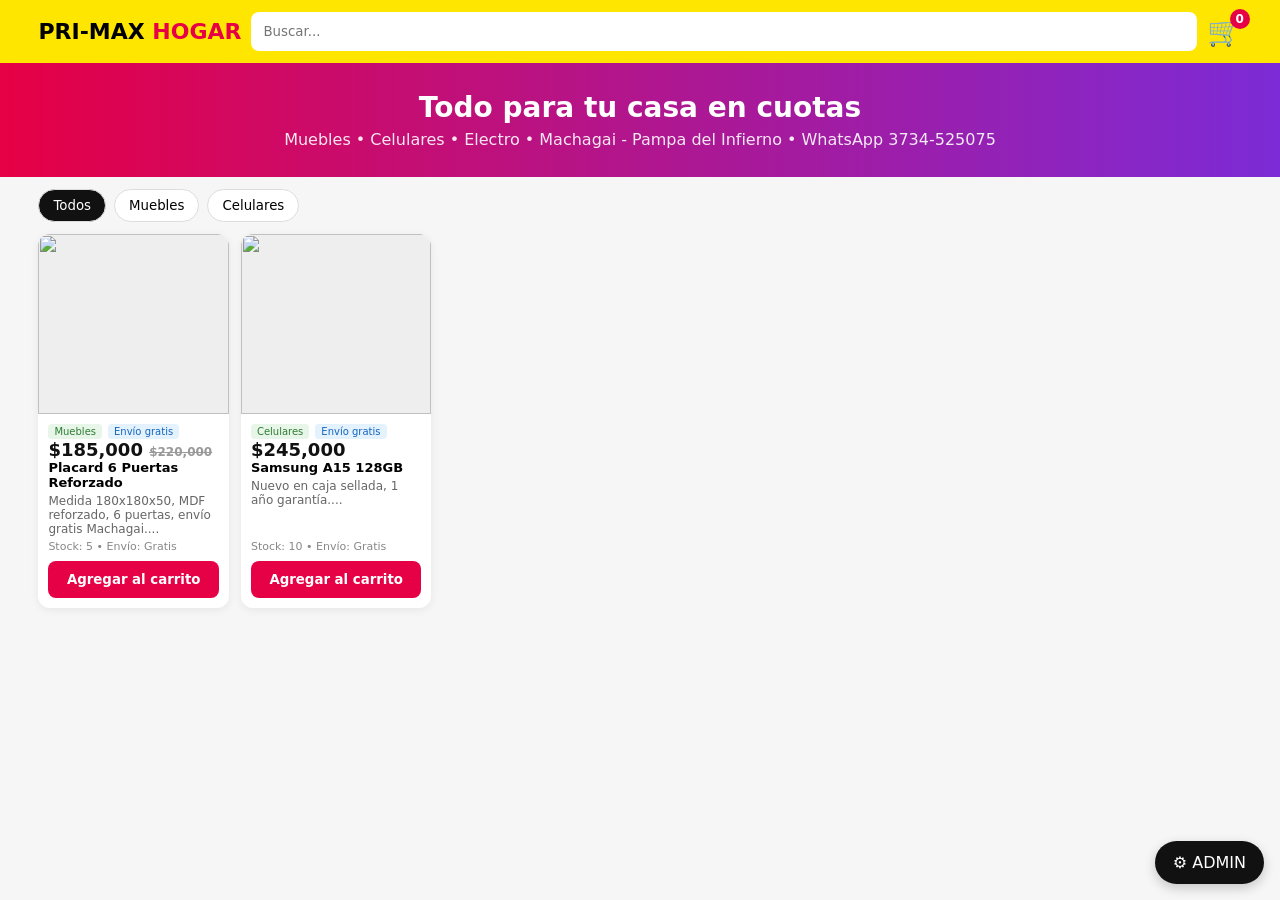
==== index.html @ 12d01fda "Create index.html" ====
<!DOCTYPE html>
<html lang="es">
<head>
<meta charset="UTF-8"><meta name="viewport" content="width=device-width,initial-scale=1">
<title>PRI-MAX HOGAR</title>
<style>
:root{--p:#e60045;--s:#ffe600;--d:#111}
*{margin:0;padding:0;box-sizing:border-box;font-family:system-ui}
body{background:#f6f6f6}
header{background:var(--s);padding:12px 3%;display:flex;gap:10px;align-items:center;position:sticky;top:0;z-index:9}
.logo{font-weight:900;font-size:22px} .logo span{color:var(--p)}
.search{flex:1;display:flex;background:#fff;border-radius:8px;overflow:hidden}
.search input{flex:1;border:0;padding:12px;outline:0}
.cart{font-size:28px;position:relative;cursor:pointer} .cart b{position:absolute;top:-6px;right:-8px;background:var(--p);color:#fff;border-radius:50%;width:20px;height:20px;font-size:12px;display:grid;place-items:center}
.hero{background:linear-gradient(90deg,var(--p),#7c2bd6);color:#fff;padding:28px 4%;text-align:center}
.hero h1{font-size:28px} .hero p{opacity:.9;margin-top:6px}
.filters{display:flex;gap:8px;padding:12px 3%;overflow:auto}
.filters button{border:1px solid #ddd;background:#fff;padding:8px 14px;border-radius:20px;white-space:nowrap;cursor:pointer}
.filters button.active{background:var(--d);color:#fff}
.grid{display:grid;grid-template-columns:repeat(auto-fill,minmax(175px,1fr));gap:12px;padding:0 3% 80px}
.card{background:#fff;border-radius:12px;overflow:hidden;box-shadow:0 2px 8px #0001;display:flex;flex-direction:column}
.card img{width:100%;height:180px;object-fit:cover;background:#eee}
.info{padding:10px;flex:1;display:flex;flex-direction:column}
.price{font-weight:900;font-size:18px;color:var(--d)} .old{font-size:12px;text-decoration:line-through;color:#999}
.desc{font-size:12px;color:#666;margin:4px 0;flex:1}
.badge{font-size:10px;background:#e8f5e9;color:#2e7d32;padding:2px 6px;border-radius:4px;width:fit-content}
.btn{width:100%;background:var(--p);color:#fff;border:0;padding:11px;border-radius:8px;font-weight:800;cursor:pointer;margin-top:8px}
#adminBtn{position:fixed;bottom:16px;right:16px;background:var(--d);color:#fff;padding:12px 18px;border-radius:30px;cursor:pointer;z-index:30;box-shadow:0 4px 12px #0003}
/* ADMIN */
#adminPanel{position:fixed;inset:0;background:#0008;z-index:40;display:none;overflow:auto}
.adminBox{max-width:900px;margin:20px auto;background:#fff;border-radius:16px;overflow:hidden}
.tabs{display:flex;background:#f1f1f1} .tabs button{flex:1;padding:14px;border:0;cursor:pointer;font-weight:700}
.tabs button.on{background:#fff;border-bottom:3px solid var(--p)}
.tab{padding:16px;display:none} .tab.on{display:block}
.field{margin-bottom:12px} .field label{font-size:12px;font-weight:700;display:block;margin-bottom:4px}
.field input,.field textarea,.field select{width:100%;padding:11px;border:1px solid #ddd;border-radius:8px}
.row{display:grid;grid-template-columns:1fr 1fr;gap:10px}
.imgPreview{width:100%;height:200px;object-fit:cover;border-radius:10px;background:#eee;border:2px dashed #ccc;display:block}
.prodList{display:grid;gap:8px} .prodItem{display:flex;gap:10px;background:#fafafa;padding:8px;border-radius:8px;align-items:center}
.prodItem img{width:56px;height:56px;object-fit:cover;border-radius:6px}
</style>
</head>
<body>
<header><div class="logo" id="logoView">PRI-MAX <span>HOGAR</span></div><div class="search"><input id="q" placeholder="Buscar..." oninput="render()"></div><div class="cart" onclick="openCart()">🛒<b id="cb">0</b></div></header>
<div class="hero" id="heroView"><h1 id="hTitle">Todo para tu casa en cuotas</h1><p id="hSub">Muebles • Celulares • Electro • Machagai - Pampa del Infierno • WhatsApp 3734-525075</p></div>
<div class="filters" id="filters"></div>
<div class="grid" id="grid"></div>

<div id="adminBtn" onclick="openAdmin()">⚙️ ADMIN</div>

<!-- CART -->
<div id="cartDrawer" style="position:fixed;right:-420px;top:0;width:380px;max-width:92%;height:100%;background:#fff;z-index:50;transition:.3s;display:flex;flex-direction:column">
<div style="padding:14px;display:flex;justify-content:space-between;border-bottom:1px solid #eee"><b>Tu pedido</b><button onclick="cartDrawer.style.right='-420px'">✕</button></div>
<div id="ci" style="flex:1;overflow:auto;padding:12px"></div>
<div style="padding:12px;border-top:1px solid #eee">
<input id="cn" placeholder="Tu nombre y apellido" style="width:100%;padding:11px;border:1px solid #ddd;border-radius:8px;margin-bottom:8px">
<input id="cdir" placeholder="Dirección para envío" style="width:100%;padding:11px;border:1px solid #ddd;border-radius:8px;margin-bottom:8px">
<div style="display:flex;justify-content:space-between;margin:8px 0"><span>Total productos:</span><b id="ct">$0</b></div>
<button class="btn" onclick="checkout()">Pedir por WhatsApp</button>
</div></div>

<!-- ADMIN PANEL -->
<div id="adminPanel"><div class="adminBox">
<div style="padding:14px;display:flex;justify-content:space-between;background:#111;color:#fff"><b>Panel PRI-MAX HOGAR</b><button onclick="adminPanel.style.display='none'" style="background:#fff;border:0;padding:6px 12px;border-radius:6px">Cerrar ✕</button></div>
<div class="tabs">
<button id="t1" class="on" onclick="switchTab(1)">📦 Productos</button>
<button id="t2" onclick="switchTab(2)">🎨 Diseño</button>
<button id="t3" onclick="switchTab(3)">⚙️ Config</button>
</div>

<!-- TAB 1 PRODUCTOS -->
<div id="tab1" class="tab on">
<h3 style="margin-bottom:10px">Agregar / Editar Producto</h3>
<input type="hidden" id="editId">
<div class="field"><label>Foto del producto (desde celular)</label><input type="file" id="fImg" accept="image/*" onchange="previewFile()"><img id="imgPrev" class="imgPreview" src="https://via.placeholder.com/400x300?text=Subi+una+foto"></div>
<div class="row">
<div class="field"><label>Título *</label><input id="fTitle" placeholder="Ej: Placard 6 puertas"></div>
<div class="field"><label>Precio *</label><input id="fPrice" type="number" placeholder="185000"></div>
</div>
<div class="row">
<div class="field"><label>Precio tachado (opcional)</label><input id="fOld" type="number" placeholder="220000"></div>
<div class="field"><label>Stock</label><input id="fStock" type="number" value="10"></div>
</div>
<div class="row">
<div class="field"><label>Categoría</label><select id="fCat"><option>Muebles</option><option>Celulares</option><option>Electro</option><option>Hogar</option><option>Accesorios</option></select></div>
<div class="field"><label>Costo Envío</label><input id="fShip" type="number" value="0" placeholder="0 = gratis"></div>
</div>
<div class="field"><label>Descripción completa</label><textarea id="fDesc" rows="3" placeholder="Medidas, material, colores disponibles, garantía..."></textarea></div>
<button class="btn" onclick="saveProduct()" style="background:#111">💾 Guardar Producto</button>
<button onclick="clearForm()" style="width:100%;margin-top:8px;padding:10px;border:1px solid #ddd;background:#fff;border-radius:8px">Limpiar formulario</button>
<hr style="margin:16px 0">
<h3>Mis productos (<span id="pcount">0</span>)</h3>
<div class="prodList" id="adminList"></div>
</div>

<!-- TAB 2 DISEÑO -->
<div id="tab2" class="tab">
<div class="row">
<div class="field"><label>Color principal (botones)</label><input id="c1" type="color" value="#e60045"></div>
<div class="field"><label>Color secundario (header)</label><input id="c2" type="color" value="#ffe600"></div>
</div>
<div class="field"><label>Título grande (banner)</label><input id="fH1"></div>
<div class="field"><label>Subtítulo banner</label><input id="fH2"></div>
<button class="btn" onclick="saveDesign()" style="background:#111">Aplicar cambios</button>
</div>

<!-- TAB 3 CONFIG -->
<div id="tab3" class="tab">
<div class="field"><label>Nombre tienda</label><input id="sName" value="PRI-MAX HOGAR"></div>
<div class="field"><label>WhatsApp (con 549)</label><input id="sWa" value="5493734525075"></div>
<div class="field"><label>Mensaje bienvenida WhatsApp</label><textarea id="sMsg" rows="2">Hola PRI-MAX HOGAR! Quiero comprar:</textarea></div>
<div style="display:grid;gap:8px;margin-top:14px">
<button onclick="exportData()" style="padding:12px;border:1px solid #ddd;border-radius:8px;background:#fff">📤 Exportar copia de seguridad</button>
<button onclick="if(confirm('¿Borrar TODO?')){localStorage.clear();location.reload()}" style="padding:12px;border:0;border-radius:8px;background:#ffdddd;color:#900">🗑️ Borrar toda la tienda</button>
</div>
</div>

</div></div>

<script>
// DATA
let cfg = JSON.parse(localStorage.getItem('pm_cfg'))||{name:"PRI-MAX HOGAR",wa:"5493734525075",h1:"Todo para tu casa en cuotas",h2:"Muebles • Celulares • Electro • Machagai - Pampa del Infierno • WhatsApp 3734-525075",c1:"#e60045",c2:"#ffe600",msg:"Hola PRI-MAX HOGAR! Quiero comprar:"};
let products = JSON.parse(localStorage.getItem('pm_products'))||[
{id:1,t:"Placard 6 Puertas Reforzado",pr:185000,old:220000,img:"https://images.unsplash.com/photo-1595428774223-ef52624120d2?w=600",c:"Muebles",desc:"Medida 180x180x50, MDF reforzado, 6 puertas, envío gratis Machagai.",stock:5,ship:0},
{id:2,t:"Samsung A15 128GB",pr:245000,img:"https://images.unsplash.com/photo-1598327105666-5b89351aff97?w=600",c:"Celulares",desc:"Nuevo en caja sellada, 1 año garantía.",stock:10,ship:0}
];
let cart=[]; let tempImg="";

function applyCfg(){
document.documentElement.style.setProperty('--p',cfg.c1); document.documentElement.style.setProperty('--s',cfg.c2);
document.getElementById('logoView').innerHTML=cfg.name.split(' ')[0]+" <span>"+(cfg.name.split(' ').slice(1).join(' ')||"HOGAR")+"</span>";
document.getElementById('hTitle').innerText=cfg.h1; document.getElementById('hSub').innerText=cfg.h2;
document.getElementById('sName').value=cfg.name; document.getElementById('sWa').value=cfg.wa;
document.getElementById('fH1').value=cfg.h1; document.getElementById('fH2').value=cfg.h2;
document.getElementById('c1').value=cfg.c1; document.getElementById('c2').value=cfg.c2; document.getElementById('sMsg').value=cfg.msg;
}
function render(){
let q=document.getElementById('q').value.toLowerCase();
let cats=["Todos",...new Set(products.map(p=>p.c))];
document.getElementById('filters').innerHTML=cats.map(c=>`<button class="${(window.activeCat||'Todos')==c?'active':''}" onclick="activeCat='${c}';render()">${c}</button>`).join('');
let list=products.filter(p=>{let m=(p.t+' '+p.desc).toLowerCase().includes(q); let cat=activeCat?activeCat=='Todos'||p.c==activeCat:true; return m&&cat});
document.getElementById('grid').innerHTML=list.map(p=>`
<div class="card">
<img src="${p.img}">
<div class="info">
<div style="display:flex;gap:6px"><span class="badge">${p.c}</span>${p.ship==0?'<span class="badge" style="background:#e3f2fd;color:#1565c0">Envío gratis</span>':''}</div>
<div class="price">$${p.pr.toLocaleString()} ${p.old?`<span class="old">$${p.old.toLocaleString()}</span>`:''}</div>
<div style="font-weight:700;font-size:13px">${p.t}</div>
<div class="desc">${(p.desc||'').slice(0,70)}...</div>
<div style="font-size:11px;color:#888">Stock: ${p.stock} • Envío: ${p.ship==0?'Gratis':'$'+p.ship}</div>
<button class="btn" onclick="addCart(${p.id})">Agregar al carrito</button>
</div></div>`).join('');
document.getElementById('pcount').innerText=products.length;
document.getElementById('adminList').innerHTML=products.map(p=>`<div class="prodItem"><img src="${p.img}"><div style="flex:1"><b style="font-size:13px">${p.t}</b><br><small>$${p.pr} - ${p.c}</small></div><button onclick="editProd(${p.id})" style="padding:6px 10px">✏️</button><button onclick="delProd(${p.id})" style="padding:6px 10px;background:#ffdddd;border:0;border-radius:6px">🗑️</button></div>`).join('');
}
function previewFile(){
let f=document.getElementById('fImg').files[0]; if(!f)return;
let r=new FileReader(); r.onload=e=>{tempImg=e.target.result; document.getElementById('imgPrev').src=tempImg}; r.readAsDataURL(f);
}
function saveProduct(){
let id=document.getElementById('editId').value;
let obj={id:id?+id:Date.now(), t:document.getElementById('fTitle').value, pr:+document.getElementById('fPrice').value, old:+document.getElementById('fOld').value||0, stock:+document.getElementById('fStock').value||0, c:document.getElementById('fCat').value, ship:+document.getElementById('fShip').value||0, desc:document.getElementById('fDesc').value, img:tempImg||document.getElementById('imgPrev').src};
if(!obj.t||!obj.pr||obj.img.includes('placeholder')){alert('Completá título, precio y foto');return}
if(id){products=products.map(p=>p.id==obj.id?obj:p)}else{products.unshift(obj)}
localStorage.setItem('pm_products',JSON.stringify(products)); clearForm(); render(); alert('¡Producto guardado!');
}
function editProd(id){let p=products.find(x=>x.id==id); document.getElementById('editId').value=p.id; document.getElementById('fTitle').value=p.t; document.getElementById('fPrice').value=p.pr; document.getElementById('fOld').value=p.old; document.getElementById('fStock').value=p.stock; document.getElementById('fCat').value=p.c; document.getElementById('fShip').value=p.ship; document.getElementById('fDesc').value=p.desc; tempImg=p.img; document.getElementById('imgPrev').src=p.img; switchTab(1); window.scrollTo(0,0)}
function delProd(id){if(confirm('¿Borrar?')){products=products.filter(p=>p.id!=id);localStorage.setItem('pm_products',JSON.stringify(products));render()}}
function clearForm(){['editId','fTitle','fPrice','fOld','fStock','fShip','fDesc'].forEach(i=>document.getElementById(i).value=''); document.getElementById('fStock').value=10; document.getElementById('imgPrev').src='https://via.placeholder.com/400x300?text=Subi+una+foto'; tempImg='';}
function saveDesign(){cfg.h1=document.getElementById('fH1').value; cfg.h2=document.getElementById('fH2').value; cfg.c1=document.getElementById('c1').value; cfg.c2=document.getElementById('c2').value; cfg.name=document.getElementById('sName').value; cfg.wa=document.getElementById('sWa').value; cfg.msg=document.getElementById('sMsg').value; localStorage.setItem('pm_cfg',JSON.stringify(cfg)); applyCfg(); alert('¡Diseño actualizado!')}
function switchTab(n){[1,2,3].forEach(i=>{document.getElementById('tab'+i).classList.toggle('on',i==n); document.getElementById('t'+i).classList.toggle('on',i==n)})}
function openAdmin(){let k=prompt('Clave admin:'); if(k!=='admin123'&&k!==null){alert('Clave incorrecta (es admin123)');return} document.getElementById('adminPanel').style.display='block'}
function openCart(){document.getElementById('cartDrawer').style.right='0'; updCart()}
function addCart(id){let p=products.find(x=>x.id==id); let f=cart.find(x=>x.id==id); if(f)f.qty++; else cart.push({...p,qty:1}); document.getElementById('cb').innerText=cart.reduce((s,i)=>s+i.qty,0); openCart()}
function updCart(){document.getElementById('ci').innerHTML=cart.map(i=>`<div style="display:flex;gap:8px;margin-bottom:10px"><img src="${i.img}" style="width:56px;height:56px;object-fit:cover;border-radius:8px"><div style="flex:1"><div style="font-size:13px;font-weight:700">${i.t}</div><small>${i.desc?i.desc.slice(0,40):''}</small><div><b>$${i.pr} x ${i.qty}</b> = $${i.pr*i.qty}</div></div><button onclick="cart=cart.filter(x=>x.id!=${i.id});updCart()" style="height:30px">✕</button></div>`).join(''); document.getElementById('ct').innerText='$'+cart.reduce((s,i)=>s+i.pr*i.qty,0).toLocaleString()}
function checkout(){if(!cart.length){alert('Carrito vacío');return} let name=document.getElementById('cn').value||'Cliente'; let dir=document.getElementById('cdir').value||''; let total=cart.reduce((s,i)=>s+i.pr*i.qty+i.ship,0); let det=cart.map(i=>`- ${i.t} x${i.qty} $${i.pr*i.qty} (Envío $${i.ship})`).join('%0A'); let msg=`${cfg.msg}%0A%0A👤 ${name}%0A📍 ${dir}%0A%0A${det}%0A%0A💰 TOTAL: $${total}%0A`; window.open(`https://wa.me/${cfg.wa}?text=${msg}`)}
function exportData(){let data={cfg,products}; let blob=new Blob([JSON.stringify(data)],{type:'application/json'}); let a=document.createElement('a'); a.href=URL.createObjectURL(blob); a.download='primax-backup.json'; a.click()}
let activeCat='Todos'; applyCfg(); render();
</script>
</body>
</html>
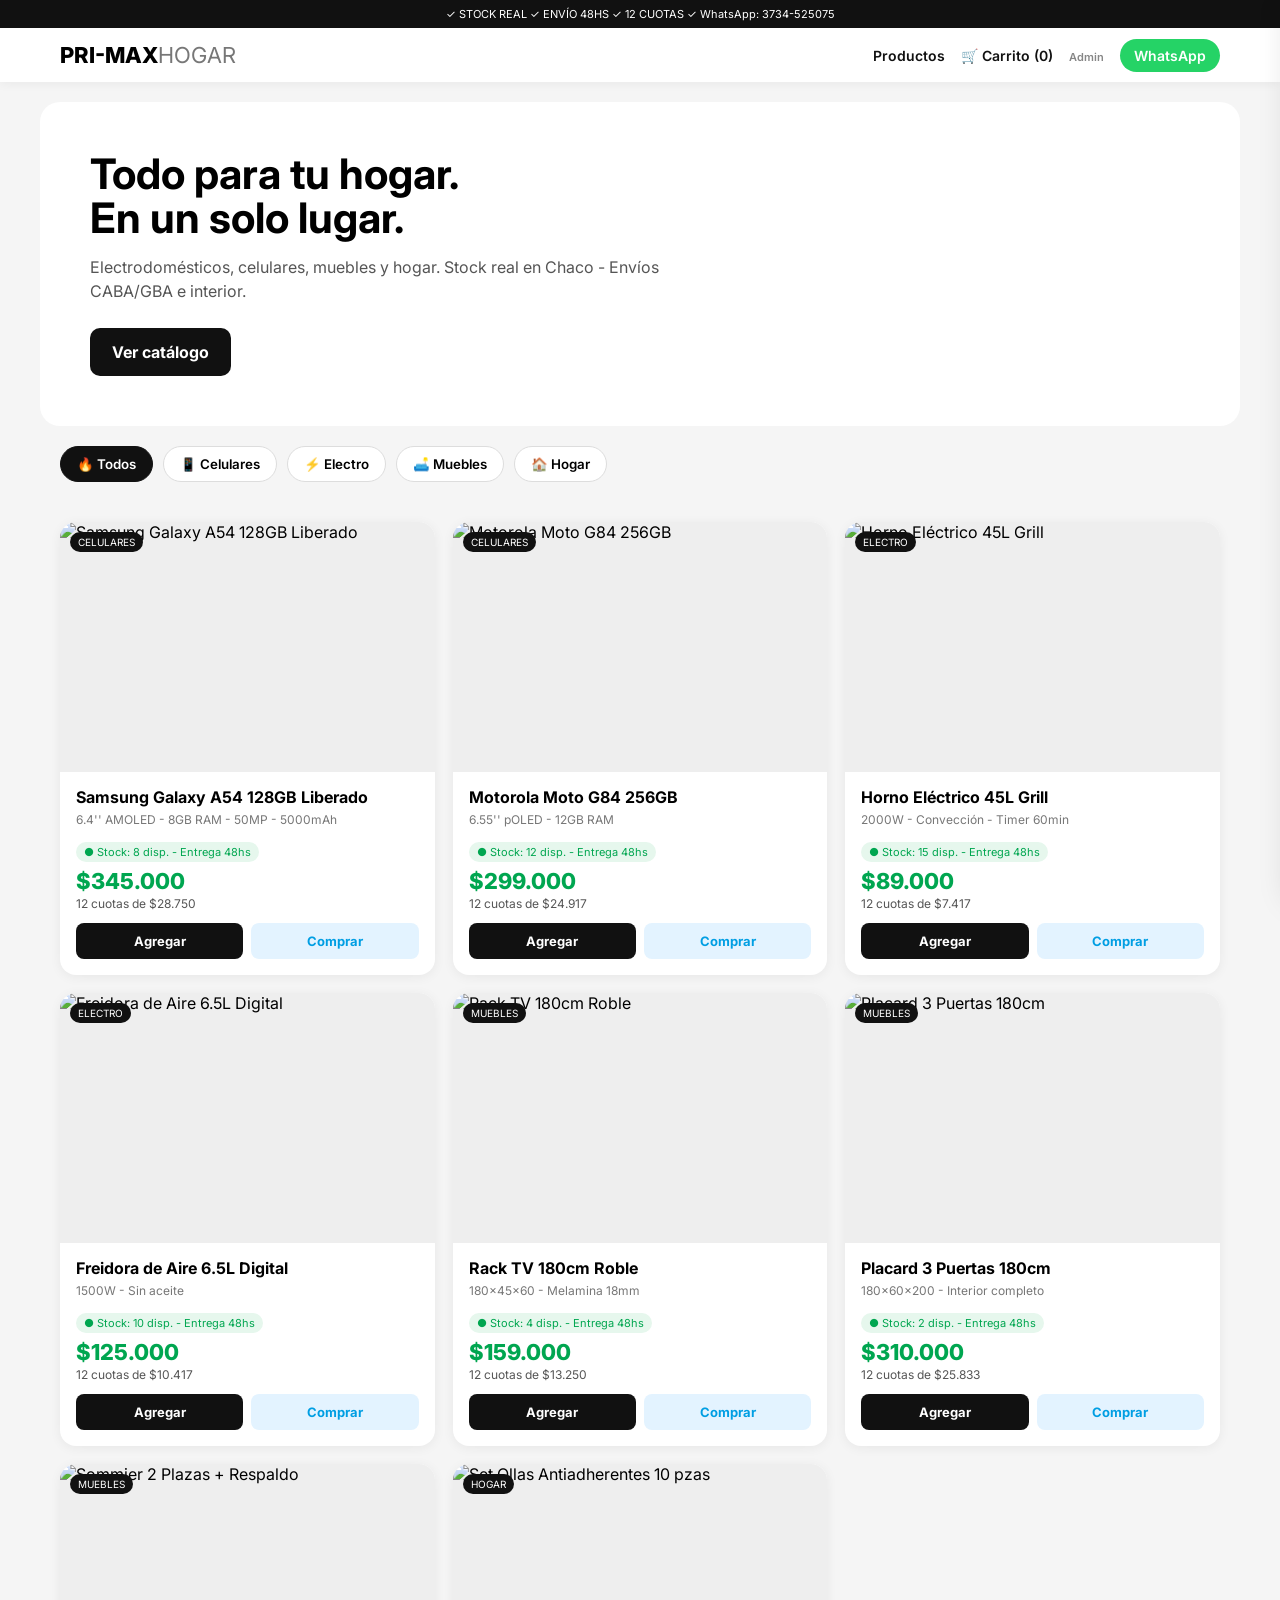
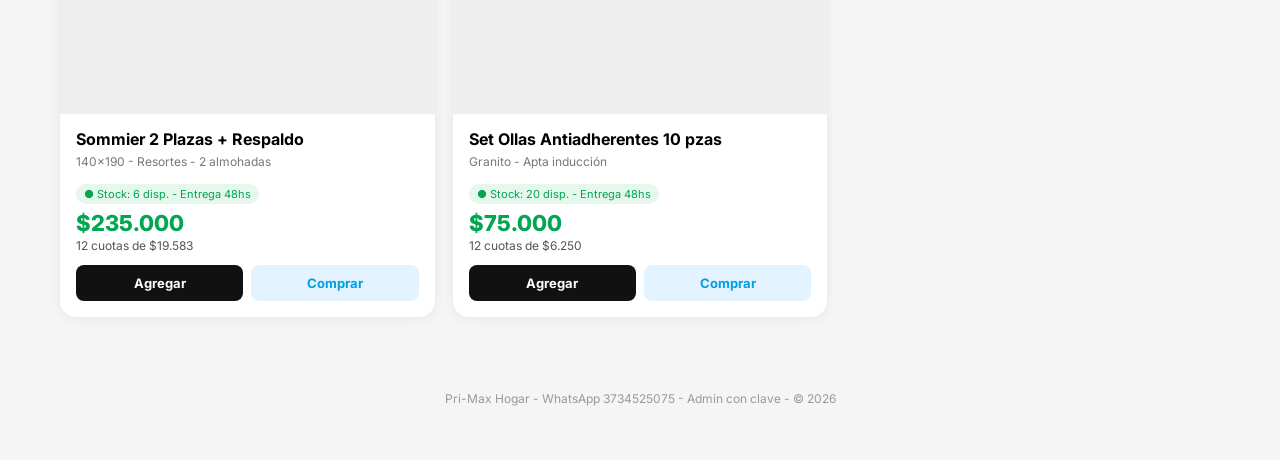
==== commit 4c69dcb7: "Add files via upload" ====
--- a/index.html
+++ b/index.html
@@ -1,181 +1,50 @@
 <!DOCTYPE html>
 <html lang="es">
 <head>
-<meta charset="UTF-8"><meta name="viewport" content="width=device-width,initial-scale=1">
-<title>PRI-MAX HOGAR</title>
-<style>
-:root{--p:#e60045;--s:#ffe600;--d:#111}
-*{margin:0;padding:0;box-sizing:border-box;font-family:system-ui}
-body{background:#f6f6f6}
-header{background:var(--s);padding:12px 3%;display:flex;gap:10px;align-items:center;position:sticky;top:0;z-index:9}
-.logo{font-weight:900;font-size:22px} .logo span{color:var(--p)}
-.search{flex:1;display:flex;background:#fff;border-radius:8px;overflow:hidden}
-.search input{flex:1;border:0;padding:12px;outline:0}
-.cart{font-size:28px;position:relative;cursor:pointer} .cart b{position:absolute;top:-6px;right:-8px;background:var(--p);color:#fff;border-radius:50%;width:20px;height:20px;font-size:12px;display:grid;place-items:center}
-.hero{background:linear-gradient(90deg,var(--p),#7c2bd6);color:#fff;padding:28px 4%;text-align:center}
-.hero h1{font-size:28px} .hero p{opacity:.9;margin-top:6px}
-.filters{display:flex;gap:8px;padding:12px 3%;overflow:auto}
-.filters button{border:1px solid #ddd;background:#fff;padding:8px 14px;border-radius:20px;white-space:nowrap;cursor:pointer}
-.filters button.active{background:var(--d);color:#fff}
-.grid{display:grid;grid-template-columns:repeat(auto-fill,minmax(175px,1fr));gap:12px;padding:0 3% 80px}
-.card{background:#fff;border-radius:12px;overflow:hidden;box-shadow:0 2px 8px #0001;display:flex;flex-direction:column}
-.card img{width:100%;height:180px;object-fit:cover;background:#eee}
-.info{padding:10px;flex:1;display:flex;flex-direction:column}
-.price{font-weight:900;font-size:18px;color:var(--d)} .old{font-size:12px;text-decoration:line-through;color:#999}
-.desc{font-size:12px;color:#666;margin:4px 0;flex:1}
-.badge{font-size:10px;background:#e8f5e9;color:#2e7d32;padding:2px 6px;border-radius:4px;width:fit-content}
-.btn{width:100%;background:var(--p);color:#fff;border:0;padding:11px;border-radius:8px;font-weight:800;cursor:pointer;margin-top:8px}
-#adminBtn{position:fixed;bottom:16px;right:16px;background:var(--d);color:#fff;padding:12px 18px;border-radius:30px;cursor:pointer;z-index:30;box-shadow:0 4px 12px #0003}
-/* ADMIN */
-#adminPanel{position:fixed;inset:0;background:#0008;z-index:40;display:none;overflow:auto}
-.adminBox{max-width:900px;margin:20px auto;background:#fff;border-radius:16px;overflow:hidden}
-.tabs{display:flex;background:#f1f1f1} .tabs button{flex:1;padding:14px;border:0;cursor:pointer;font-weight:700}
-.tabs button.on{background:#fff;border-bottom:3px solid var(--p)}
-.tab{padding:16px;display:none} .tab.on{display:block}
-.field{margin-bottom:12px} .field label{font-size:12px;font-weight:700;display:block;margin-bottom:4px}
-.field input,.field textarea,.field select{width:100%;padding:11px;border:1px solid #ddd;border-radius:8px}
-.row{display:grid;grid-template-columns:1fr 1fr;gap:10px}
-.imgPreview{width:100%;height:200px;object-fit:cover;border-radius:10px;background:#eee;border:2px dashed #ccc;display:block}
-.prodList{display:grid;gap:8px} .prodItem{display:flex;gap:10px;background:#fafafa;padding:8px;border-radius:8px;align-items:center}
-.prodItem img{width:56px;height:56px;object-fit:cover;border-radius:6px}
-</style>
+<meta charset="UTF-8">
+<meta name="viewport" content="width=device-width, initial-scale=1.0">
+<title>Pri-Max Hogar | Electro, Celulares, Muebles</title>
+<link rel="stylesheet" href="css/style.css">
+<link href="https://fonts.googleapis.com/css2?family=Inter:wght@400;600;800&display=swap" rel="stylesheet">
 </head>
 <body>
-<header><div class="logo" id="logoView">PRI-MAX <span>HOGAR</span></div><div class="search"><input id="q" placeholder="Buscar..." oninput="render()"></div><div class="cart" onclick="openCart()">🛒<b id="cb">0</b></div></header>
-<div class="hero" id="heroView"><h1 id="hTitle">Todo para tu casa en cuotas</h1><p id="hSub">Muebles • Celulares • Electro • Machagai - Pampa del Infierno • WhatsApp 3734-525075</p></div>
-<div class="filters" id="filters"></div>
-<div class="grid" id="grid"></div>
-
-<div id="adminBtn" onclick="openAdmin()">⚙️ ADMIN</div>
-
-<!-- CART -->
-<div id="cartDrawer" style="position:fixed;right:-420px;top:0;width:380px;max-width:92%;height:100%;background:#fff;z-index:50;transition:.3s;display:flex;flex-direction:column">
-<div style="padding:14px;display:flex;justify-content:space-between;border-bottom:1px solid #eee"><b>Tu pedido</b><button onclick="cartDrawer.style.right='-420px'">✕</button></div>
-<div id="ci" style="flex:1;overflow:auto;padding:12px"></div>
-<div style="padding:12px;border-top:1px solid #eee">
-<input id="cn" placeholder="Tu nombre y apellido" style="width:100%;padding:11px;border:1px solid #ddd;border-radius:8px;margin-bottom:8px">
-<input id="cdir" placeholder="Dirección para envío" style="width:100%;padding:11px;border:1px solid #ddd;border-radius:8px;margin-bottom:8px">
-<div style="display:flex;justify-content:space-between;margin:8px 0"><span>Total productos:</span><b id="ct">$0</b></div>
-<button class="btn" onclick="checkout()">Pedir por WhatsApp</button>
-</div></div>
-
-<!-- ADMIN PANEL -->
-<div id="adminPanel"><div class="adminBox">
-<div style="padding:14px;display:flex;justify-content:space-between;background:#111;color:#fff"><b>Panel PRI-MAX HOGAR</b><button onclick="adminPanel.style.display='none'" style="background:#fff;border:0;padding:6px 12px;border-radius:6px">Cerrar ✕</button></div>
-<div class="tabs">
-<button id="t1" class="on" onclick="switchTab(1)">📦 Productos</button>
-<button id="t2" onclick="switchTab(2)">🎨 Diseño</button>
-<button id="t3" onclick="switchTab(3)">⚙️ Config</button>
+<header class="header">
+  <div class="top-bar">✓ STOCK REAL ✓ ENVÍO 48HS ✓ 12 CUOTAS ✓ WhatsApp: 3734-525075</div>
+  <nav class="nav">
+    <div class="logo">PRI-MAX<span>HOGAR</span></div>
+    <div class="nav-links">
+      <a href="#productos">Productos</a>
+      <a href="#" onclick="abrirCarrito()">🛒 Carrito (<span id="cart-count">0</span>)</a>
+      <a href="admin.html" style="opacity:.5; font-size:11px">Admin</a>
+      <a href="https://wa.me/5493734525075" class="btn-wsp-nav">WhatsApp</a>
+    </div>
+  </nav>
+</header>
+<section class="hero">
+  <div class="hero-text">
+    <h1>Todo para tu hogar.<br>En un solo lugar.</h1>
+    <p>Electrodomésticos, celulares, muebles y hogar. Stock real en Chaco - Envíos CABA/GBA e interior.</p>
+    <a href="#productos" class="btn-primary">Ver catálogo</a>
+  </div>
+  <div class="hero-img"></div>
+</section>
+<section class="filtros" id="productos">
+  <button class="filtro active" data-cat="todos" onclick="filtrar('todos')">🔥 Todos</button>
+  <button class="filtro" data-cat="celulares" onclick="filtrar('celulares')">📱 Celulares</button>
+  <button class="filtro" data-cat="electro" onclick="filtrar('electro')">⚡ Electro</button>
+  <button class="filtro" data-cat="muebles" onclick="filtrar('muebles')">🛋️ Muebles</button>
+  <button class="filtro" data-cat="hogar" onclick="filtrar('hogar')">🏠 Hogar</button>
+</section>
+<main class="container" id="grid-productos"></main>
+<div id="carrito" class="carrito">
+  <div class="carrito-header"><h3>Tu pedido</h3><span onclick="cerrarCarrito()" style="cursor:pointer">✕</span></div>
+  <div id="carrito-items"></div>
+  <div class="carrito-footer">
+    <div class="total">Total: $<span id="carrito-total">0</span></div>
+    <a id="btn-finalizar-wsp" class="btn-primary" style="width:100%; display:block; text-align:center; margin-top:10px" target="_blank">Finalizar por WhatsApp</a>
+  </div>
 </div>
-
-<!-- TAB 1 PRODUCTOS -->
-<div id="tab1" class="tab on">
-<h3 style="margin-bottom:10px">Agregar / Editar Producto</h3>
-<input type="hidden" id="editId">
-<div class="field"><label>Foto del producto (desde celular)</label><input type="file" id="fImg" accept="image/*" onchange="previewFile()"><img id="imgPrev" class="imgPreview" src="https://via.placeholder.com/400x300?text=Subi+una+foto"></div>
-<div class="row">
-<div class="field"><label>Título *</label><input id="fTitle" placeholder="Ej: Placard 6 puertas"></div>
-<div class="field"><label>Precio *</label><input id="fPrice" type="number" placeholder="185000"></div>
-</div>
-<div class="row">
-<div class="field"><label>Precio tachado (opcional)</label><input id="fOld" type="number" placeholder="220000"></div>
-<div class="field"><label>Stock</label><input id="fStock" type="number" value="10"></div>
-</div>
-<div class="row">
-<div class="field"><label>Categoría</label><select id="fCat"><option>Muebles</option><option>Celulares</option><option>Electro</option><option>Hogar</option><option>Accesorios</option></select></div>
-<div class="field"><label>Costo Envío</label><input id="fShip" type="number" value="0" placeholder="0 = gratis"></div>
-</div>
-<div class="field"><label>Descripción completa</label><textarea id="fDesc" rows="3" placeholder="Medidas, material, colores disponibles, garantía..."></textarea></div>
-<button class="btn" onclick="saveProduct()" style="background:#111">💾 Guardar Producto</button>
-<button onclick="clearForm()" style="width:100%;margin-top:8px;padding:10px;border:1px solid #ddd;background:#fff;border-radius:8px">Limpiar formulario</button>
-<hr style="margin:16px 0">
-<h3>Mis productos (<span id="pcount">0</span>)</h3>
-<div class="prodList" id="adminList"></div>
-</div>
-
-<!-- TAB 2 DISEÑO -->
-<div id="tab2" class="tab">
-<div class="row">
-<div class="field"><label>Color principal (botones)</label><input id="c1" type="color" value="#e60045"></div>
-<div class="field"><label>Color secundario (header)</label><input id="c2" type="color" value="#ffe600"></div>
-</div>
-<div class="field"><label>Título grande (banner)</label><input id="fH1"></div>
-<div class="field"><label>Subtítulo banner</label><input id="fH2"></div>
-<button class="btn" onclick="saveDesign()" style="background:#111">Aplicar cambios</button>
-</div>
-
-<!-- TAB 3 CONFIG -->
-<div id="tab3" class="tab">
-<div class="field"><label>Nombre tienda</label><input id="sName" value="PRI-MAX HOGAR"></div>
-<div class="field"><label>WhatsApp (con 549)</label><input id="sWa" value="5493734525075"></div>
-<div class="field"><label>Mensaje bienvenida WhatsApp</label><textarea id="sMsg" rows="2">Hola PRI-MAX HOGAR! Quiero comprar:</textarea></div>
-<div style="display:grid;gap:8px;margin-top:14px">
-<button onclick="exportData()" style="padding:12px;border:1px solid #ddd;border-radius:8px;background:#fff">📤 Exportar copia de seguridad</button>
-<button onclick="if(confirm('¿Borrar TODO?')){localStorage.clear();location.reload()}" style="padding:12px;border:0;border-radius:8px;background:#ffdddd;color:#900">🗑️ Borrar toda la tienda</button>
-</div>
-</div>
-
-</div></div>
-
-<script>
-// DATA
-let cfg = JSON.parse(localStorage.getItem('pm_cfg'))||{name:"PRI-MAX HOGAR",wa:"5493734525075",h1:"Todo para tu casa en cuotas",h2:"Muebles • Celulares • Electro • Machagai - Pampa del Infierno • WhatsApp 3734-525075",c1:"#e60045",c2:"#ffe600",msg:"Hola PRI-MAX HOGAR! Quiero comprar:"};
-let products = JSON.parse(localStorage.getItem('pm_products'))||[
-{id:1,t:"Placard 6 Puertas Reforzado",pr:185000,old:220000,img:"https://images.unsplash.com/photo-1595428774223-ef52624120d2?w=600",c:"Muebles",desc:"Medida 180x180x50, MDF reforzado, 6 puertas, envío gratis Machagai.",stock:5,ship:0},
-{id:2,t:"Samsung A15 128GB",pr:245000,img:"https://images.unsplash.com/photo-1598327105666-5b89351aff97?w=600",c:"Celulares",desc:"Nuevo en caja sellada, 1 año garantía.",stock:10,ship:0}
-];
-let cart=[]; let tempImg="";
-
-function applyCfg(){
-document.documentElement.style.setProperty('--p',cfg.c1); document.documentElement.style.setProperty('--s',cfg.c2);
-document.getElementById('logoView').innerHTML=cfg.name.split(' ')[0]+" <span>"+(cfg.name.split(' ').slice(1).join(' ')||"HOGAR")+"</span>";
-document.getElementById('hTitle').innerText=cfg.h1; document.getElementById('hSub').innerText=cfg.h2;
-document.getElementById('sName').value=cfg.name; document.getElementById('sWa').value=cfg.wa;
-document.getElementById('fH1').value=cfg.h1; document.getElementById('fH2').value=cfg.h2;
-document.getElementById('c1').value=cfg.c1; document.getElementById('c2').value=cfg.c2; document.getElementById('sMsg').value=cfg.msg;
-}
-function render(){
-let q=document.getElementById('q').value.toLowerCase();
-let cats=["Todos",...new Set(products.map(p=>p.c))];
-document.getElementById('filters').innerHTML=cats.map(c=>`<button class="${(window.activeCat||'Todos')==c?'active':''}" onclick="activeCat='${c}';render()">${c}</button>`).join('');
-let list=products.filter(p=>{let m=(p.t+' '+p.desc).toLowerCase().includes(q); let cat=activeCat?activeCat=='Todos'||p.c==activeCat:true; return m&&cat});
-document.getElementById('grid').innerHTML=list.map(p=>`
-<div class="card">
-<img src="${p.img}">
-<div class="info">
-<div style="display:flex;gap:6px"><span class="badge">${p.c}</span>${p.ship==0?'<span class="badge" style="background:#e3f2fd;color:#1565c0">Envío gratis</span>':''}</div>
-<div class="price">$${p.pr.toLocaleString()} ${p.old?`<span class="old">$${p.old.toLocaleString()}</span>`:''}</div>
-<div style="font-weight:700;font-size:13px">${p.t}</div>
-<div class="desc">${(p.desc||'').slice(0,70)}...</div>
-<div style="font-size:11px;color:#888">Stock: ${p.stock} • Envío: ${p.ship==0?'Gratis':'$'+p.ship}</div>
-<button class="btn" onclick="addCart(${p.id})">Agregar al carrito</button>
-</div></div>`).join('');
-document.getElementById('pcount').innerText=products.length;
-document.getElementById('adminList').innerHTML=products.map(p=>`<div class="prodItem"><img src="${p.img}"><div style="flex:1"><b style="font-size:13px">${p.t}</b><br><small>$${p.pr} - ${p.c}</small></div><button onclick="editProd(${p.id})" style="padding:6px 10px">✏️</button><button onclick="delProd(${p.id})" style="padding:6px 10px;background:#ffdddd;border:0;border-radius:6px">🗑️</button></div>`).join('');
-}
-function previewFile(){
-let f=document.getElementById('fImg').files[0]; if(!f)return;
-let r=new FileReader(); r.onload=e=>{tempImg=e.target.result; document.getElementById('imgPrev').src=tempImg}; r.readAsDataURL(f);
-}
-function saveProduct(){
-let id=document.getElementById('editId').value;
-let obj={id:id?+id:Date.now(), t:document.getElementById('fTitle').value, pr:+document.getElementById('fPrice').value, old:+document.getElementById('fOld').value||0, stock:+document.getElementById('fStock').value||0, c:document.getElementById('fCat').value, ship:+document.getElementById('fShip').value||0, desc:document.getElementById('fDesc').value, img:tempImg||document.getElementById('imgPrev').src};
-if(!obj.t||!obj.pr||obj.img.includes('placeholder')){alert('Completá título, precio y foto');return}
-if(id){products=products.map(p=>p.id==obj.id?obj:p)}else{products.unshift(obj)}
-localStorage.setItem('pm_products',JSON.stringify(products)); clearForm(); render(); alert('¡Producto guardado!');
-}
-function editProd(id){let p=products.find(x=>x.id==id); document.getElementById('editId').value=p.id; document.getElementById('fTitle').value=p.t; document.getElementById('fPrice').value=p.pr; document.getElementById('fOld').value=p.old; document.getElementById('fStock').value=p.stock; document.getElementById('fCat').value=p.c; document.getElementById('fShip').value=p.ship; document.getElementById('fDesc').value=p.desc; tempImg=p.img; document.getElementById('imgPrev').src=p.img; switchTab(1); window.scrollTo(0,0)}
-function delProd(id){if(confirm('¿Borrar?')){products=products.filter(p=>p.id!=id);localStorage.setItem('pm_products',JSON.stringify(products));render()}}
-function clearForm(){['editId','fTitle','fPrice','fOld','fStock','fShip','fDesc'].forEach(i=>document.getElementById(i).value=''); document.getElementById('fStock').value=10; document.getElementById('imgPrev').src='https://via.placeholder.com/400x300?text=Subi+una+foto'; tempImg='';}
-function saveDesign(){cfg.h1=document.getElementById('fH1').value; cfg.h2=document.getElementById('fH2').value; cfg.c1=document.getElementById('c1').value; cfg.c2=document.getElementById('c2').value; cfg.name=document.getElementById('sName').value; cfg.wa=document.getElementById('sWa').value; cfg.msg=document.getElementById('sMsg').value; localStorage.setItem('pm_cfg',JSON.stringify(cfg)); applyCfg(); alert('¡Diseño actualizado!')}
-function switchTab(n){[1,2,3].forEach(i=>{document.getElementById('tab'+i).classList.toggle('on',i==n); document.getElementById('t'+i).classList.toggle('on',i==n)})}
-function openAdmin(){let k=prompt('Clave admin:'); if(k!=='admin123'&&k!==null){alert('Clave incorrecta (es admin123)');return} document.getElementById('adminPanel').style.display='block'}
-function openCart(){document.getElementById('cartDrawer').style.right='0'; updCart()}
-function addCart(id){let p=products.find(x=>x.id==id); let f=cart.find(x=>x.id==id); if(f)f.qty++; else cart.push({...p,qty:1}); document.getElementById('cb').innerText=cart.reduce((s,i)=>s+i.qty,0); openCart()}
-function updCart(){document.getElementById('ci').innerHTML=cart.map(i=>`<div style="display:flex;gap:8px;margin-bottom:10px"><img src="${i.img}" style="width:56px;height:56px;object-fit:cover;border-radius:8px"><div style="flex:1"><div style="font-size:13px;font-weight:700">${i.t}</div><small>${i.desc?i.desc.slice(0,40):''}</small><div><b>$${i.pr} x ${i.qty}</b> = $${i.pr*i.qty}</div></div><button onclick="cart=cart.filter(x=>x.id!=${i.id});updCart()" style="height:30px">✕</button></div>`).join(''); document.getElementById('ct').innerText='$'+cart.reduce((s,i)=>s+i.pr*i.qty,0).toLocaleString()}
-function checkout(){if(!cart.length){alert('Carrito vacío');return} let name=document.getElementById('cn').value||'Cliente'; let dir=document.getElementById('cdir').value||''; let total=cart.reduce((s,i)=>s+i.pr*i.qty+i.ship,0); let det=cart.map(i=>`- ${i.t} x${i.qty} $${i.pr*i.qty} (Envío $${i.ship})`).join('%0A'); let msg=`${cfg.msg}%0A%0A👤 ${name}%0A📍 ${dir}%0A%0A${det}%0A%0A💰 TOTAL: $${total}%0A`; window.open(`https://wa.me/${cfg.wa}?text=${msg}`)}
-function exportData(){let data={cfg,products}; let blob=new Blob([JSON.stringify(data)],{type:'application/json'}); let a=document.createElement('a'); a.href=URL.createObjectURL(blob); a.download='primax-backup.json'; a.click()}
-let activeCat='Todos'; applyCfg(); render();
-</script>
+<footer class="footer"><p>Pri-Max Hogar - WhatsApp 3734525075 - Admin con clave - © 2026</p></footer>
+<script src="js/app.js"></script>
 </body>
 </html>
--- a/css/style.css
+++ b/css/style.css
@@ -0,0 +1,40 @@
+
+:root{--negro:#111;--verde:#00a650;--azul:#009ee3;--gris:#f5f5f5}
+*{box-sizing:border-box; font-family:Inter, sans-serif}
+body{margin:0; background:var(--gris)}
+.header{position:sticky; top:0; z-index:10; background:#fff; box-shadow:0 2px 10px rgba(0,0,0,.05)}
+.top-bar{background:var(--negro); color:#fff; text-align:center; padding:7px; font-size:11px}
+.nav{max-width:1200px; margin:auto; padding:14px 20px; display:flex; justify-content:space-between; align-items:center}
+.logo{font-weight:800; font-size:22px} .logo span{font-weight:400; color:#777}
+.nav-links a{margin-left:12px; text-decoration:none; color:#111; font-weight:600; font-size:14px}
+.btn-wsp-nav{background:#25D366; color:#fff!important; padding:8px 14px; border-radius:20px}
+.hero{max-width:1200px; margin:20px auto; background:#fff; border-radius:20px; display:grid; grid-template-columns:1.2fr .8fr; overflow:hidden}
+.hero-text{padding:50px} .hero-text h1{font-size:42px; line-height:1.05; margin:0}
+.hero-text p{color:#555; margin:15px 0 25px; line-height:1.5}
+.btn-primary{background:var(--negro); color:#fff; padding:14px 22px; border-radius:10px; text-decoration:none; font-weight:700; border:none; cursor:pointer; display:inline-block}
+.hero-img{background: url('https://images.unsplash.com/photo-1441986300917-64674bd600d8?q=80&w=800') center/cover}
+.filtros{max-width:1200px; margin:20px auto; padding:0 20px; display:flex; gap:10px; flex-wrap:wrap}
+.filtro{border:1px solid #ddd; background:#fff; padding:9px 16px; border-radius:20px; cursor:pointer; font-weight:600} .filtro.active{background:var(--negro); color:#fff; border-color:var(--negro)}
+.container{max-width:1200px; margin:auto; padding:20px; display:grid; grid-template-columns:repeat(auto-fill, minmax(280px, 1fr)); gap:18px}
+.card{background:#fff; border-radius:16px; overflow:hidden; box-shadow:0 2px 12px rgba(0,0,0,.06); display:flex; flex-direction:column; transition:.2s; position:relative}
+.card:hover{transform:translateY(-4px)}
+.badge-cat{position:absolute; top:10px; left:10px; background:#111; color:#fff; font-size:10px; padding:4px 8px; border-radius:20px; text-transform:uppercase; z-index:2}
+.card img{width:100%; height:250px; object-fit:cover; background:#eee}
+.card-body{padding:16px; flex:1; display:flex; flex-direction:column}
+.card-body h3{margin:0 0 5px; font-size:16px; line-height:1.2}
+.medidas{font-size:12px; color:#777; margin-bottom:8px; line-height:1.3}
+.precio{font-size:22px; font-weight:800; color:var(--verde); margin:6px 0 2px}
+.cuotas{font-size:12px; color:#555}
+.stock{font-size:11px; background:#e6f7ed; color:var(--verde); display:inline-block; padding:3px 8px; border-radius:10px; width:fit-content; margin-top:6px}
+.btns{margin-top:auto; display:grid; grid-template-columns:1fr 1fr; gap:8px; margin-top:12px}
+.btn-card{padding:10px; border-radius:8px; text-align:center; font-weight:700; font-size:13px; text-decoration:none; cursor:pointer; border:none}
+.btn-cart{background:#111; color:#fff} .btn-mp{background:#e3f3ff; color:var(--azul)}
+.carrito{position:fixed; right:-400px; top:0; width:380px; max-width:92%; height:100vh; background:#fff; box-shadow:-10px 0 30px rgba(0,0,0,.15); z-index:100; transition:.3s; display:flex; flex-direction:column}
+.carrito.open{right:0} .carrito-header{padding:20px; border-bottom:1px solid #eee; display:flex; justify-content:space-between; align-items:center}
+#carrito-items{flex:1; overflow:auto; padding:15px}
+.item-carrito{display:flex; gap:10px; margin-bottom:15px; border-bottom:1px solid #f0f0f0; padding-bottom:10px}
+.item-carrito img{width:60px; height:60px; object-fit:cover; border-radius:8px}
+.carrito-footer{padding:20px; border-top:1px solid #eee; background:#fafafa}
+.total{font-size:20px; font-weight:800}
+.footer{text-align:center; padding:40px 20px; color:#999; font-size:12px; line-height:1.6}
+@media(max-width:768px){.hero{grid-template-columns:1fr} .hero-img{height:200px} .hero-text h1{font-size:30px} .hero-text{padding:28px}}
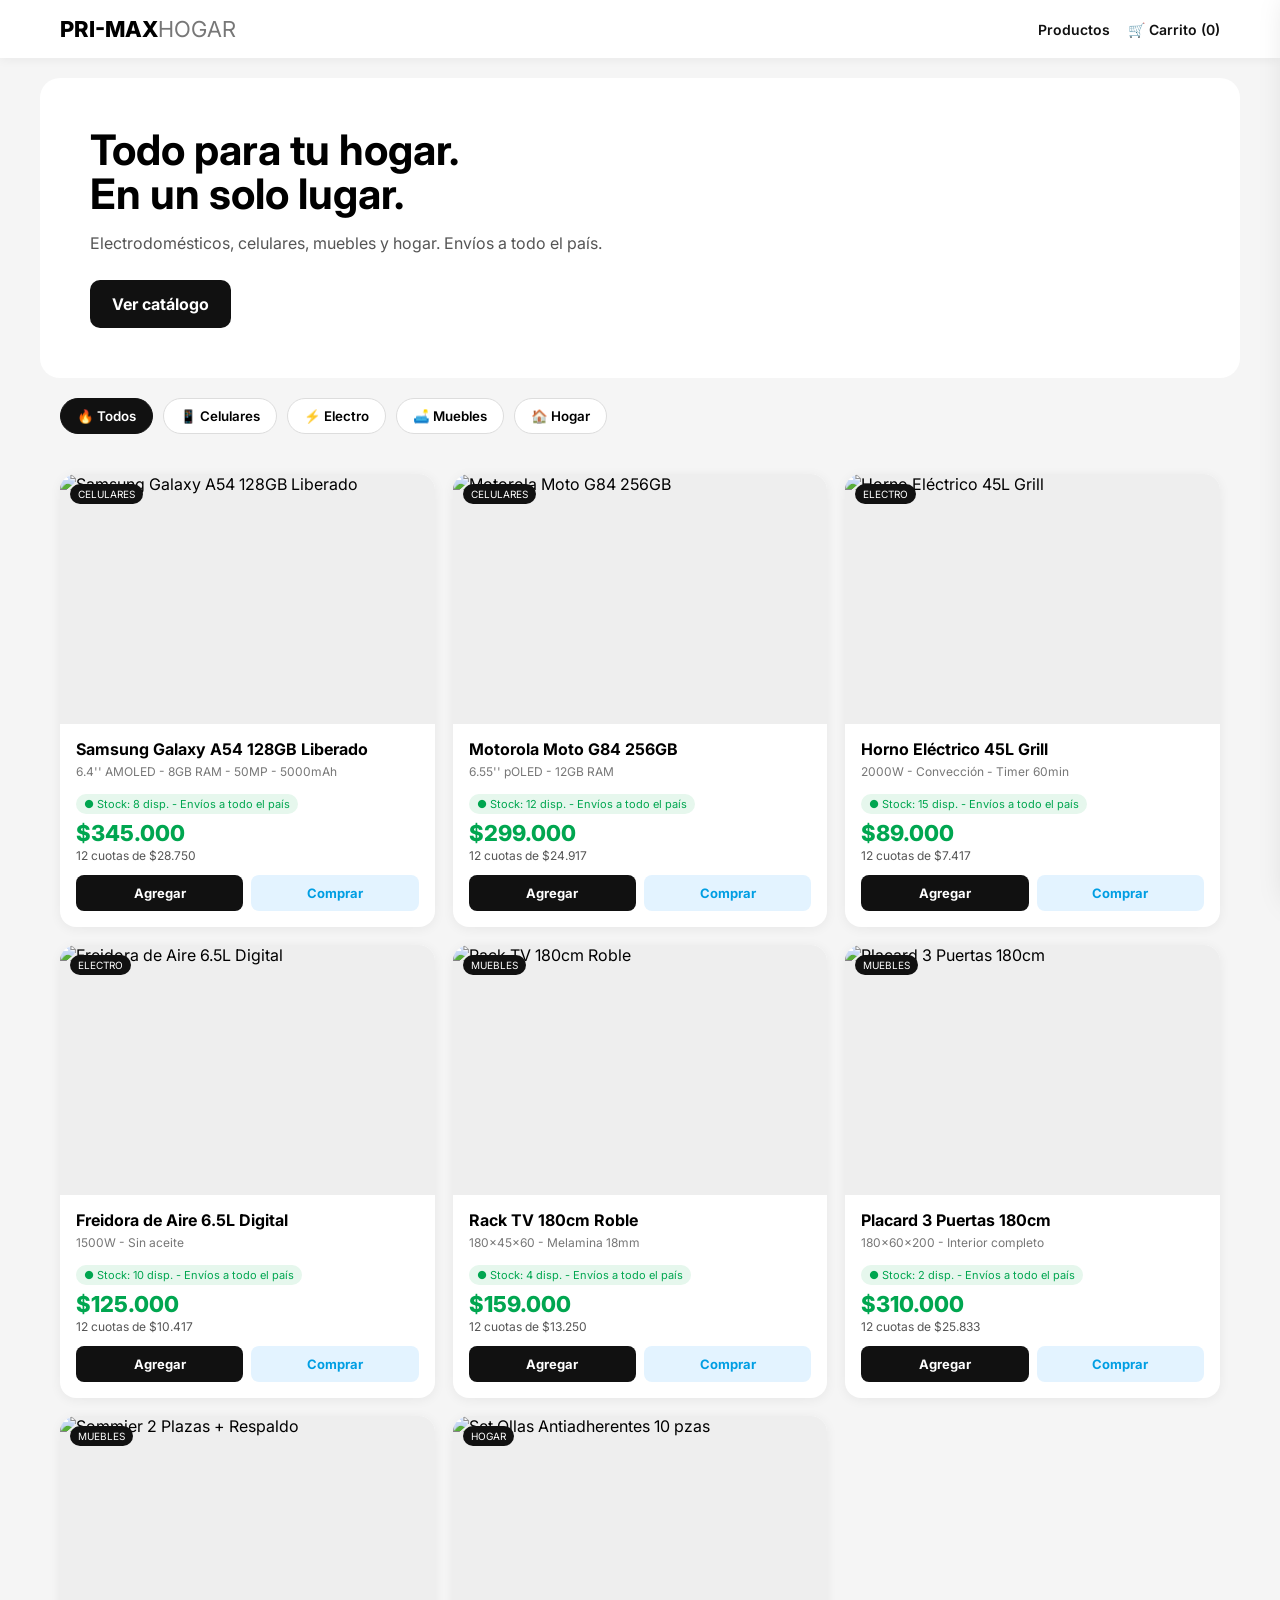
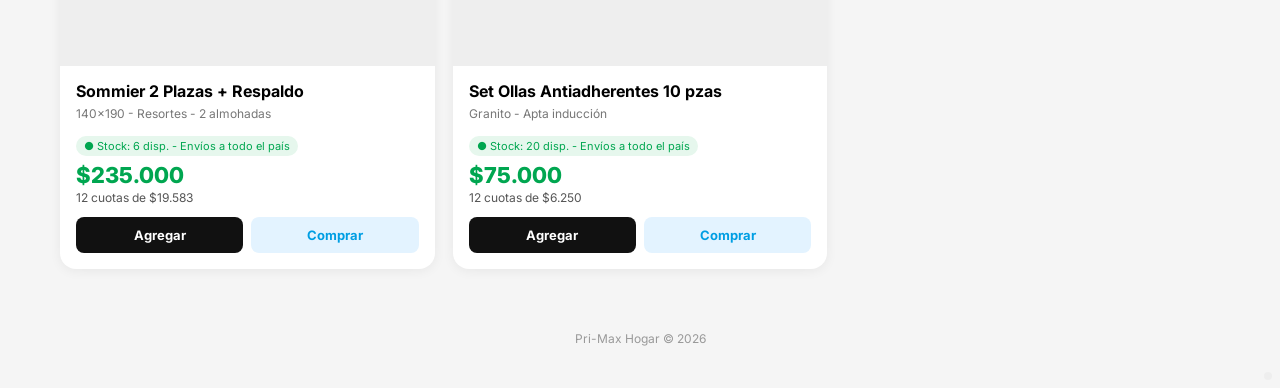
==== commit 08213354: "Add files via upload" ====
--- a/index.html
+++ b/index.html
@@ -9,25 +9,24 @@
 </head>
 <body>
 <header class="header">
-  <div class="top-bar">✓ STOCK REAL ✓ ENVÍO 48HS ✓ 12 CUOTAS ✓ WhatsApp: 3734-525075</div>
   <nav class="nav">
     <div class="logo">PRI-MAX<span>HOGAR</span></div>
     <div class="nav-links">
       <a href="#productos">Productos</a>
       <a href="#" onclick="abrirCarrito()">🛒 Carrito (<span id="cart-count">0</span>)</a>
-      <a href="admin.html" style="opacity:.5; font-size:11px">Admin</a>
-      <a href="https://wa.me/5493734525075" class="btn-wsp-nav">WhatsApp</a>
     </div>
   </nav>
 </header>
+
 <section class="hero">
   <div class="hero-text">
     <h1>Todo para tu hogar.<br>En un solo lugar.</h1>
-    <p>Electrodomésticos, celulares, muebles y hogar. Stock real en Chaco - Envíos CABA/GBA e interior.</p>
+    <p>Electrodomésticos, celulares, muebles y hogar. Envíos a todo el país.</p>
     <a href="#productos" class="btn-primary">Ver catálogo</a>
   </div>
   <div class="hero-img"></div>
 </section>
+
 <section class="filtros" id="productos">
   <button class="filtro active" data-cat="todos" onclick="filtrar('todos')">🔥 Todos</button>
   <button class="filtro" data-cat="celulares" onclick="filtrar('celulares')">📱 Celulares</button>
@@ -35,16 +34,37 @@
   <button class="filtro" data-cat="muebles" onclick="filtrar('muebles')">🛋️ Muebles</button>
   <button class="filtro" data-cat="hogar" onclick="filtrar('hogar')">🏠 Hogar</button>
 </section>
+
 <main class="container" id="grid-productos"></main>
+
 <div id="carrito" class="carrito">
-  <div class="carrito-header"><h3>Tu pedido</h3><span onclick="cerrarCarrito()" style="cursor:pointer">✕</span></div>
+  <div class="carrito-header"><h3>Tu pedido</h3><span onclick="cerrarCarrito()" style="cursor:pointer; font-size:22px">✕</span></div>
   <div id="carrito-items"></div>
+  <div class="carrito-datos" style="padding:15px; border-top:1px solid #eee; background:#fff">
+    <h4 style="margin:0 0 10px; font-size:14px">📋 Datos de entrega</h4>
+    <input id="cli-nombre" placeholder="Tu nombre y apellido" style="width:100%; padding:10px; margin-bottom:8px; border:1px solid #ddd; border-radius:8px">
+    <input id="cli-direccion" placeholder="Dirección + Localidad + Provincia" style="width:100%; padding:10px; margin-bottom:8px; border:1px solid #ddd; border-radius:8px">
+    <input id="cli-telefono" placeholder="Tel. de contacto" style="width:100%; padding:10px; margin-bottom:8px; border:1px solid #ddd; border-radius:8px">
+    <select id="cli-pago" style="width:100%; padding:10px; margin-bottom:8px; border:1px solid #ddd; border-radius:8px">
+      <option value="">Forma de pago</option>
+      <option>Transferencia / Efectivo</option>
+      <option>Mercado Pago / Tarjeta</option>
+      <option>12 cuotas sin interés</option>
+      <option>Otro - Consultar</option>
+    </select>
+    <textarea id="cli-nota" placeholder="Nota: color, horario, etc." style="width:100%; padding:10px; margin-bottom:8px; border:1px solid #ddd; border-radius:8px; height:60px"></textarea>
+  </div>
   <div class="carrito-footer">
     <div class="total">Total: $<span id="carrito-total">0</span></div>
     <a id="btn-finalizar-wsp" class="btn-primary" style="width:100%; display:block; text-align:center; margin-top:10px" target="_blank">Finalizar por WhatsApp</a>
   </div>
 </div>
-<footer class="footer"><p>Pri-Max Hogar - WhatsApp 3734525075 - Admin con clave - © 2026</p></footer>
+
+<footer class="footer">
+  <p>Pri-Max Hogar © 2026</p>
+  <a href="admin.html" class="admin-dot" title="Admin">·</a>
+</footer>
+
 <script src="js/app.js"></script>
 </body>
 </html>
--- a/css/style.css
+++ b/css/style.css
@@ -3,11 +3,9 @@
 *{box-sizing:border-box; font-family:Inter, sans-serif}
 body{margin:0; background:var(--gris)}
 .header{position:sticky; top:0; z-index:10; background:#fff; box-shadow:0 2px 10px rgba(0,0,0,.05)}
-.top-bar{background:var(--negro); color:#fff; text-align:center; padding:7px; font-size:11px}
-.nav{max-width:1200px; margin:auto; padding:14px 20px; display:flex; justify-content:space-between; align-items:center}
+.nav{max-width:1200px; margin:auto; padding:16px 20px; display:flex; justify-content:space-between; align-items:center}
 .logo{font-weight:800; font-size:22px} .logo span{font-weight:400; color:#777}
-.nav-links a{margin-left:12px; text-decoration:none; color:#111; font-weight:600; font-size:14px}
-.btn-wsp-nav{background:#25D366; color:#fff!important; padding:8px 14px; border-radius:20px}
+.nav-links a{margin-left:14px; text-decoration:none; color:#111; font-weight:600; font-size:14px}
 .hero{max-width:1200px; margin:20px auto; background:#fff; border-radius:20px; display:grid; grid-template-columns:1.2fr .8fr; overflow:hidden}
 .hero-text{padding:50px} .hero-text h1{font-size:42px; line-height:1.05; margin:0}
 .hero-text p{color:#555; margin:15px 0 25px; line-height:1.5}
@@ -29,12 +27,15 @@
 .btns{margin-top:auto; display:grid; grid-template-columns:1fr 1fr; gap:8px; margin-top:12px}
 .btn-card{padding:10px; border-radius:8px; text-align:center; font-weight:700; font-size:13px; text-decoration:none; cursor:pointer; border:none}
 .btn-cart{background:#111; color:#fff} .btn-mp{background:#e3f3ff; color:var(--azul)}
-.carrito{position:fixed; right:-400px; top:0; width:380px; max-width:92%; height:100vh; background:#fff; box-shadow:-10px 0 30px rgba(0,0,0,.15); z-index:100; transition:.3s; display:flex; flex-direction:column}
+.carrito{position:fixed; right:-420px; top:0; width:400px; max-width:95%; height:100vh; background:#fff; box-shadow:-10px 0 30px rgba(0,0,0,.15); z-index:100; transition:.3s; display:flex; flex-direction:column}
 .carrito.open{right:0} .carrito-header{padding:20px; border-bottom:1px solid #eee; display:flex; justify-content:space-between; align-items:center}
-#carrito-items{flex:1; overflow:auto; padding:15px}
+#carrito-items{flex:1; overflow:auto; padding:15px; max-height:30vh}
+.carrito-datos{overflow:auto}
 .item-carrito{display:flex; gap:10px; margin-bottom:15px; border-bottom:1px solid #f0f0f0; padding-bottom:10px}
 .item-carrito img{width:60px; height:60px; object-fit:cover; border-radius:8px}
 .carrito-footer{padding:20px; border-top:1px solid #eee; background:#fafafa}
 .total{font-size:20px; font-weight:800}
-.footer{text-align:center; padding:40px 20px; color:#999; font-size:12px; line-height:1.6}
+.footer{text-align:center; padding:30px 20px; color:#999; font-size:12px; position:relative}
+.admin-dot{position:absolute; right:8px; bottom:8px; width:8px; height:8px; background:#eee; border-radius:50%; display:inline-block; text-decoration:none; color:transparent; font-size:1px}
+.admin-dot:hover{background:#111}
 @media(max-width:768px){.hero{grid-template-columns:1fr} .hero-img{height:200px} .hero-text h1{font-size:30px} .hero-text{padding:28px}}
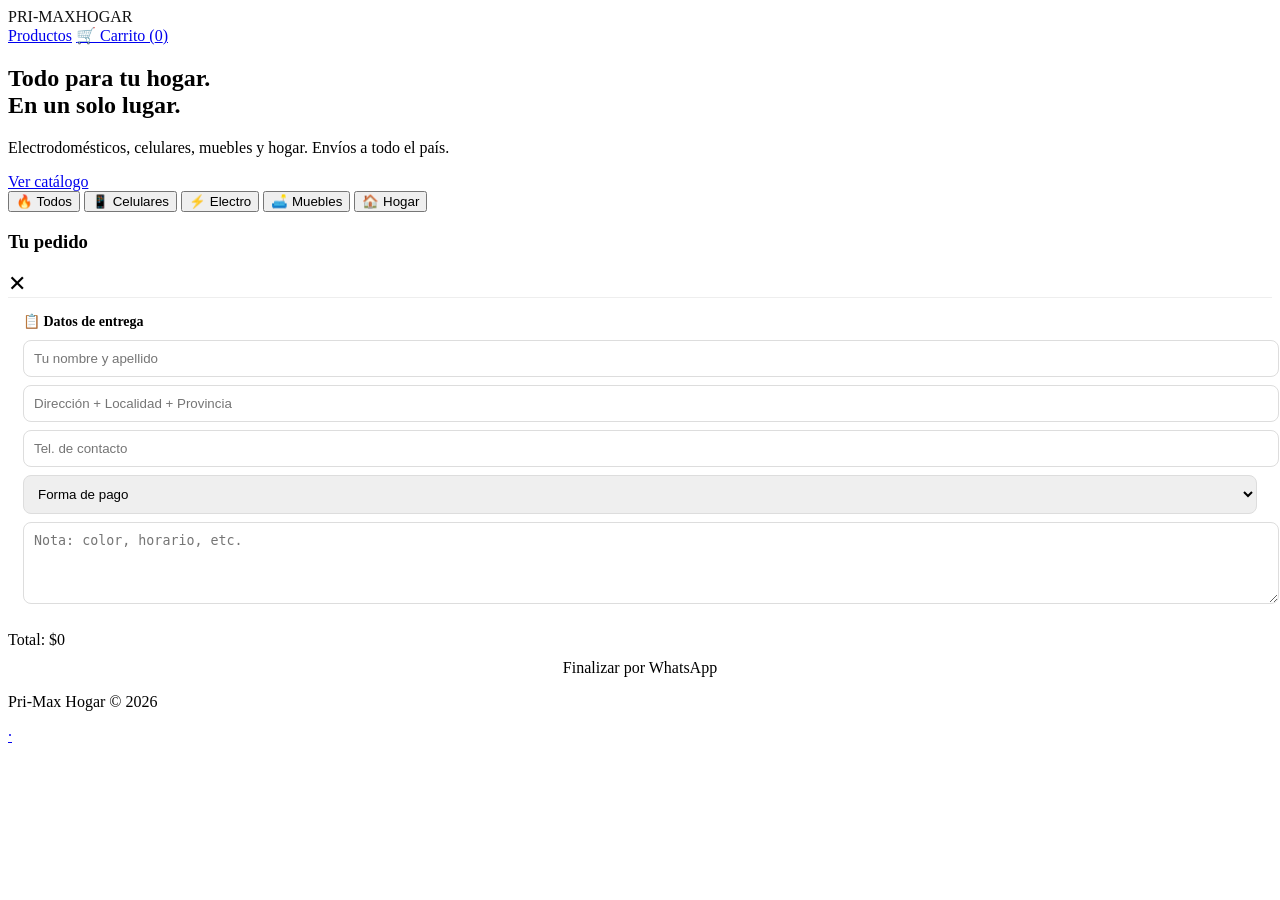
==== commit a719094d: "Add files via upload" ====
--- a/index.html
+++ b/index.html
@@ -5,12 +5,12 @@
 <meta name="viewport" content="width=device-width, initial-scale=1.0">
 <title>Pri-Max Hogar | Electro, Celulares, Muebles</title>
 <link rel="stylesheet" href="css/style.css">
-<link href="https://fonts.googleapis.com/css2?family=Inter:wght@400;600;800&display=swap" rel="stylesheet">
+<link href="https://fonts.googleapis.com/css2?family=Anton&family=Urbanist:wght@400;600;800;900&family=Syne:wght@700;800&display=swap" rel="stylesheet">
 </head>
 <body>
 <header class="header">
   <nav class="nav">
-    <div class="logo">PRI-MAX<span>HOGAR</span></div>
+    <a href="index.html" class="logo" style="text-decoration:none; color:#111">PRI-MAX<span>HOGAR</span></a>
     <div class="nav-links">
       <a href="#productos">Productos</a>
       <a href="#" onclick="abrirCarrito()">🛒 Carrito (<span id="cart-count">0</span>)</a>
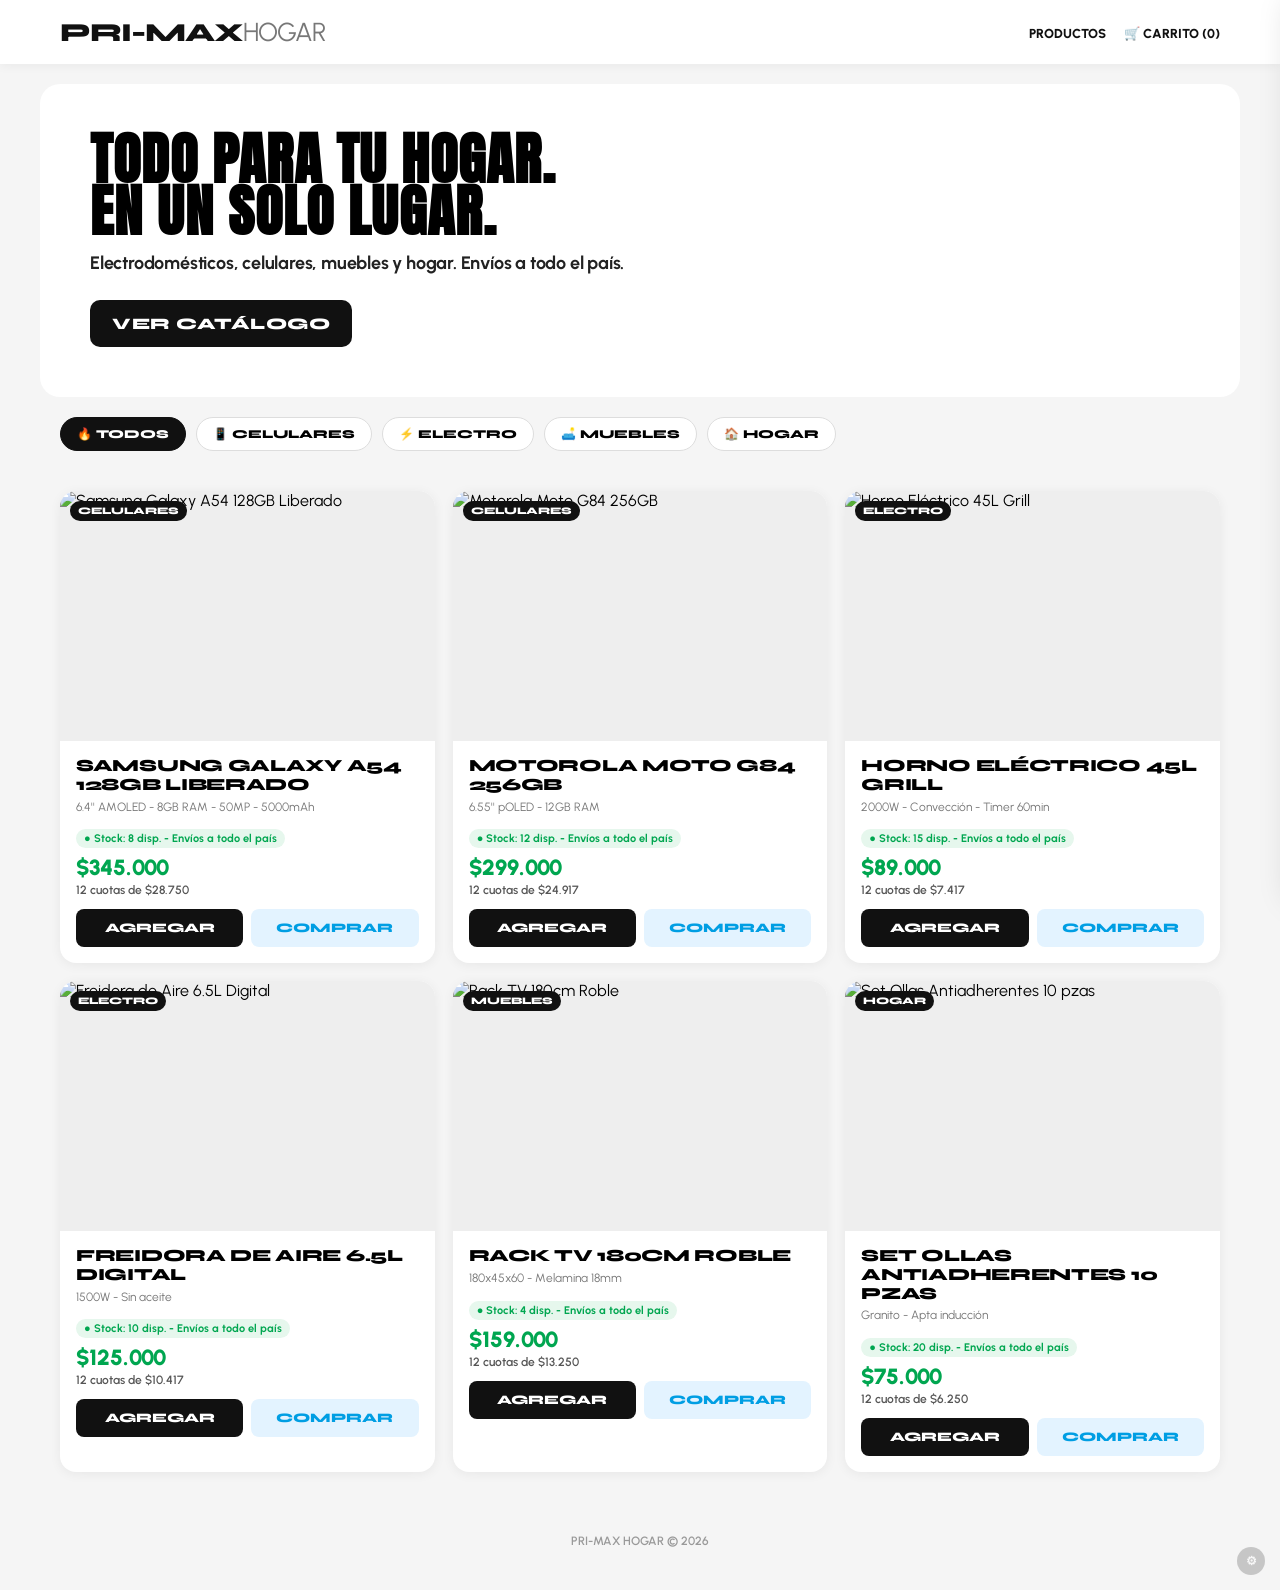
==== commit 192bf66c: "Add files via upload" ====
--- a/index.html
+++ b/index.html
@@ -4,25 +4,25 @@
 <meta charset="UTF-8">
 <meta name="viewport" content="width=device-width, initial-scale=1.0">
 <title>Pri-Max Hogar | Electro, Celulares, Muebles</title>
+<link href="https://fonts.googleapis.com/css2?family=Anton&family=Urbanist:wght@400;600;800;900&family=Syne:wght@700;800&display=swap" rel="stylesheet">
 <link rel="stylesheet" href="css/style.css">
-<link href="https://fonts.googleapis.com/css2?family=Anton&family=Urbanist:wght@400;600;800;900&family=Syne:wght@700;800&display=swap" rel="stylesheet">
 </head>
 <body>
 <header class="header">
   <nav class="nav">
-    <a href="index.html" class="logo" style="text-decoration:none; color:#111">PRI-MAX<span>HOGAR</span></a>
+    <a href="index.html" class="logo">PRI-MAX<span>HOGAR</span></a>
     <div class="nav-links">
       <a href="#productos">Productos</a>
-      <a href="#" onclick="abrirCarrito()">🛒 Carrito (<span id="cart-count">0</span>)</a>
+      <a href="#" onclick="abrirCarrito(); return false;">🛒 Carrito (<span id="cart-count">0</span>)</a>
     </div>
   </nav>
 </header>
 
 <section class="hero">
   <div class="hero-text">
-    <h1>Todo para tu hogar.<br>En un solo lugar.</h1>
+    <h1>TODO PARA TU HOGAR.<br>EN UN SOLO LUGAR.</h1>
     <p>Electrodomésticos, celulares, muebles y hogar. Envíos a todo el país.</p>
-    <a href="#productos" class="btn-primary">Ver catálogo</a>
+    <a href="#productos" class="btn-primary">VER CATÁLOGO</a>
   </div>
   <div class="hero-img"></div>
 </section>
@@ -38,31 +38,33 @@
 <main class="container" id="grid-productos"></main>
 
 <div id="carrito" class="carrito">
-  <div class="carrito-header"><h3>Tu pedido</h3><span onclick="cerrarCarrito()" style="cursor:pointer; font-size:22px">✕</span></div>
+  <div class="carrito-header"><h3>TU PEDIDO</h3><span onclick="cerrarCarrito()" style="cursor:pointer; font-size:24px; font-weight:800">✕</span></div>
   <div id="carrito-items"></div>
-  <div class="carrito-datos" style="padding:15px; border-top:1px solid #eee; background:#fff">
-    <h4 style="margin:0 0 10px; font-size:14px">📋 Datos de entrega</h4>
-    <input id="cli-nombre" placeholder="Tu nombre y apellido" style="width:100%; padding:10px; margin-bottom:8px; border:1px solid #ddd; border-radius:8px">
-    <input id="cli-direccion" placeholder="Dirección + Localidad + Provincia" style="width:100%; padding:10px; margin-bottom:8px; border:1px solid #ddd; border-radius:8px">
-    <input id="cli-telefono" placeholder="Tel. de contacto" style="width:100%; padding:10px; margin-bottom:8px; border:1px solid #ddd; border-radius:8px">
-    <select id="cli-pago" style="width:100%; padding:10px; margin-bottom:8px; border:1px solid #ddd; border-radius:8px">
+  <div class="carrito-datos">
+    <h4>📋 DATOS DE ENTREGA</h4>
+    <input id="cli-nombre" placeholder="Tu nombre y apellido">
+    <input id="cli-direccion" placeholder="Dirección + Localidad + Provincia">
+    <input id="cli-telefono" placeholder="Tel. de contacto">
+    <select id="cli-pago">
       <option value="">Forma de pago</option>
       <option>Transferencia / Efectivo</option>
       <option>Mercado Pago / Tarjeta</option>
       <option>12 cuotas sin interés</option>
       <option>Otro - Consultar</option>
     </select>
-    <textarea id="cli-nota" placeholder="Nota: color, horario, etc." style="width:100%; padding:10px; margin-bottom:8px; border:1px solid #ddd; border-radius:8px; height:60px"></textarea>
+    <textarea id="cli-nota" placeholder="Nota: color, horario, etc."></textarea>
   </div>
   <div class="carrito-footer">
     <div class="total">Total: $<span id="carrito-total">0</span></div>
-    <a id="btn-finalizar-wsp" class="btn-primary" style="width:100%; display:block; text-align:center; margin-top:10px" target="_blank">Finalizar por WhatsApp</a>
+    <a id="btn-finalizar-wsp" class="btn-primary" target="_blank">FINALIZAR POR WHATSAPP</a>
   </div>
 </div>
 
+<div id="overlay" onclick="cerrarCarrito()" style="display:none; position:fixed; inset:0; background:rgba(0,0,0,.4); z-index:99"></div>
+
 <footer class="footer">
-  <p>Pri-Max Hogar © 2026</p>
-  <a href="admin.html" class="admin-dot" title="Admin">·</a>
+  <p>PRI-MAX HOGAR © 2026</p>
+  <a href="admin.html" class="admin-dot" title="Admin">⚙</a>
 </footer>
 
 <script src="js/app.js"></script>
--- a/css/style.css
+++ b/css/style.css
@@ -0,0 +1,41 @@
+:root{--negro:#111;--verde:#00a650;--azul:#009ee3;--gris:#f5f5f5}
+*{box-sizing:border-box; font-family:'Urbanist', sans-serif}
+body{margin:0; background:var(--gris)}
+.header{position:sticky; top:0; z-index:10; background:#fff; box-shadow:0 2px 10px rgba(0,0,0,.05)}
+.nav{max-width:1200px; margin:auto; padding:16px 20px; display:flex; justify-content:space-between; align-items:center}
+.logo{font-family:'Syne', sans-serif; font-weight:800; font-size:26px; letter-spacing:-1px; text-transform:uppercase; text-decoration:none; color:#111}
+.logo span{font-weight:400; color:#777; font-family:'Urbanist', sans-serif}
+.nav-links a{margin-left:14px; text-decoration:none; color:#111; font-weight:800; font-size:13px; text-transform:uppercase}
+.hero{max-width:1200px; margin:20px auto; background:#fff; border-radius:20px; display:grid; grid-template-columns:1.2fr .8fr; overflow:hidden}
+.hero-text{padding:50px} .hero-text h1{font-family:'Anton', sans-serif; font-size:56px; line-height:0.92; margin:0; letter-spacing:1px; text-transform:uppercase}
+.hero-text p{font-family:'Urbanist', sans-serif; font-weight:700; color:#222; margin:15px 0 25px; line-height:1.3; font-size:18px; letter-spacing:-0.2px}
+.btn-primary{background:#111; color:#fff; padding:14px 22px; border-radius:10px; text-decoration:none; font-weight:800; border:none; cursor:pointer; display:inline-block; font-family:'Syne', sans-serif; letter-spacing:0.5px}
+.hero-img{background:url('https://images.unsplash.com/photo-1441986300917-64674bd600d8?q=80&w=800') center/cover; min-height:300px}
+.filtros{max-width:1200px; margin:20px auto; padding:0 20px; display:flex; gap:10px; flex-wrap:wrap}
+.filtro{border:1px solid #ddd; background:#fff; padding:9px 16px; border-radius:20px; cursor:pointer; font-weight:800; font-family:'Syne', sans-serif; text-transform:uppercase; font-size:12px} .filtro.active{background:#111; color:#fff; border-color:#111}
+.container{max-width:1200px; margin:auto; padding:20px; display:grid; grid-template-columns:repeat(auto-fill, minmax(280px, 1fr)); gap:18px}
+.card{background:#fff; border-radius:16px; overflow:hidden; box-shadow:0 2px 12px rgba(0,0,0,.06); display:flex; flex-direction:column; transition:.2s; position:relative}
+.card:hover{transform:translateY(-4px)} .badge-cat{position:absolute; top:10px; left:10px; background:#111; color:#fff; font-size:10px; padding:4px 8px; border-radius:20px; text-transform:uppercase; z-index:2; font-weight:800; font-family:'Syne', sans-serif}
+.card img{width:100%; height:250px; object-fit:cover; background:#eee} .card-body{padding:16px; flex:1; display:flex; flex-direction:column}
+.card-body h3{margin:0 0 5px; font-size:17px; line-height:1.1; font-family:'Syne', sans-serif; font-weight:800; letter-spacing:-0.3px; text-transform:uppercase}
+.medidas{font-size:12px; color:#777; margin-bottom:8px; line-height:1.3} .precio{font-size:22px; font-weight:900; color:#00a650; margin:6px 0 2px; font-family:'Urbanist', sans-serif}
+.cuotas{font-size:12px; color:#555; font-weight:600} .stock{font-size:11px; background:#e6f7ed; color:#00a650; display:inline-block; padding:3px 8px; border-radius:10px; width:fit-content; margin-top:6px; font-weight:700}
+.btns{margin-top:auto; display:grid; grid-template-columns:1fr 1fr; gap:8px; margin-top:12px}
+.btn-card{padding:11px; border-radius:8px; text-align:center; font-weight:800; font-size:13px; text-decoration:none; cursor:pointer; border:none; font-family:'Syne', sans-serif; text-transform:uppercase}
+.btn-cart{background:#111; color:#fff} .btn-mp{background:#e3f3ff; color:#009ee3}
+.carrito{position:fixed; right:-420px; top:0; width:400px; max-width:95%; height:100vh; background:#fff; box-shadow:-10px 0 30px rgba(0,0,0,.15); z-index:100; transition:.3s; display:flex; flex-direction:column}
+.carrito.open{right:0} .carrito-header{padding:20px; border-bottom:1px solid #eee; display:flex; justify-content:space-between; align-items:center}
+.carrito-header h3{font-family:'Anton', sans-serif; margin:0; letter-spacing:1px}
+#carrito-items{flex:1; overflow:auto; padding:15px; max-height:30vh}
+.carrito-datos{padding:15px; border-top:1px solid #eee; background:#fff; overflow:auto}
+.carrito-datos h4{margin:0 0 10px; font-size:14px; font-family:'Anton', sans-serif; letter-spacing:0.5px}
+.carrito-datos input, .carrito-datos select, .carrito-datos textarea{width:100%; padding:11px; margin-bottom:8px; border:1px solid #ddd; border-radius:8px; font-size:14px}
+.carrito-datos textarea{height:60px; resize:none}
+.item-carrito{display:flex; gap:10px; margin-bottom:15px; border-bottom:1px solid #f0f0f0; padding-bottom:10px}
+.item-carrito img{width:60px; height:60px; object-fit:cover; border-radius:8px}
+.carrito-footer{padding:20px; border-top:1px solid #eee; background:#fafafa}
+.total{font-size:20px; font-weight:900; font-family:'Urbanist', sans-serif} .carrito-footer .btn-primary{width:100%; display:block; text-align:center; margin-top:10px; font-size:14px}
+.footer{text-align:center; padding:30px 20px; color:#999; font-size:12px; position:relative; font-family:'Urbanist', sans-serif; font-weight:600}
+.admin-dot{position:absolute; right:15px; bottom:15px; width:28px; height:28px; background:#111; border-radius:50%; display:flex; align-items:center; justify-content:center; text-decoration:none; color:#fff; font-size:12px; opacity:0.2}
+.admin-dot:hover{opacity:1}
+@media(max-width:768px){.hero{grid-template-columns:1fr} .hero-img{height:200px} .hero-text h1{font-size:36px} .hero-text{padding:28px}}
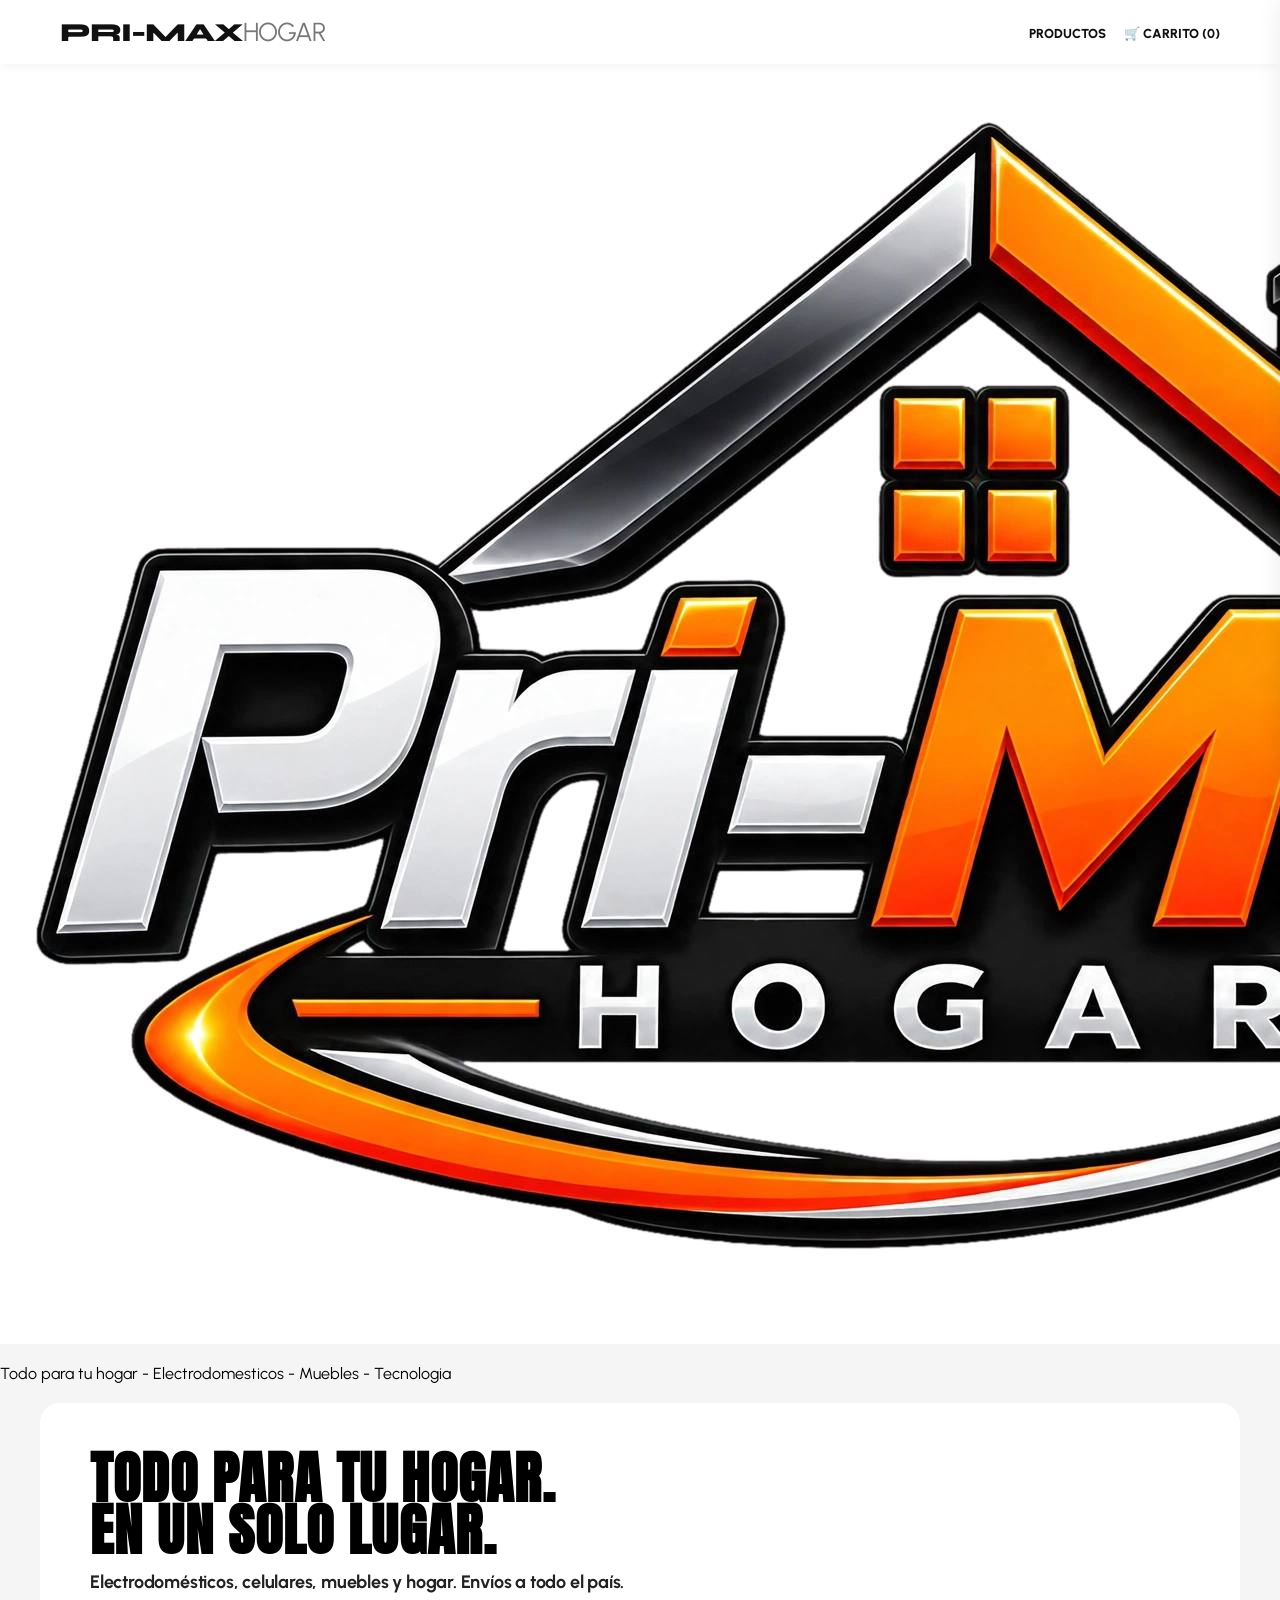
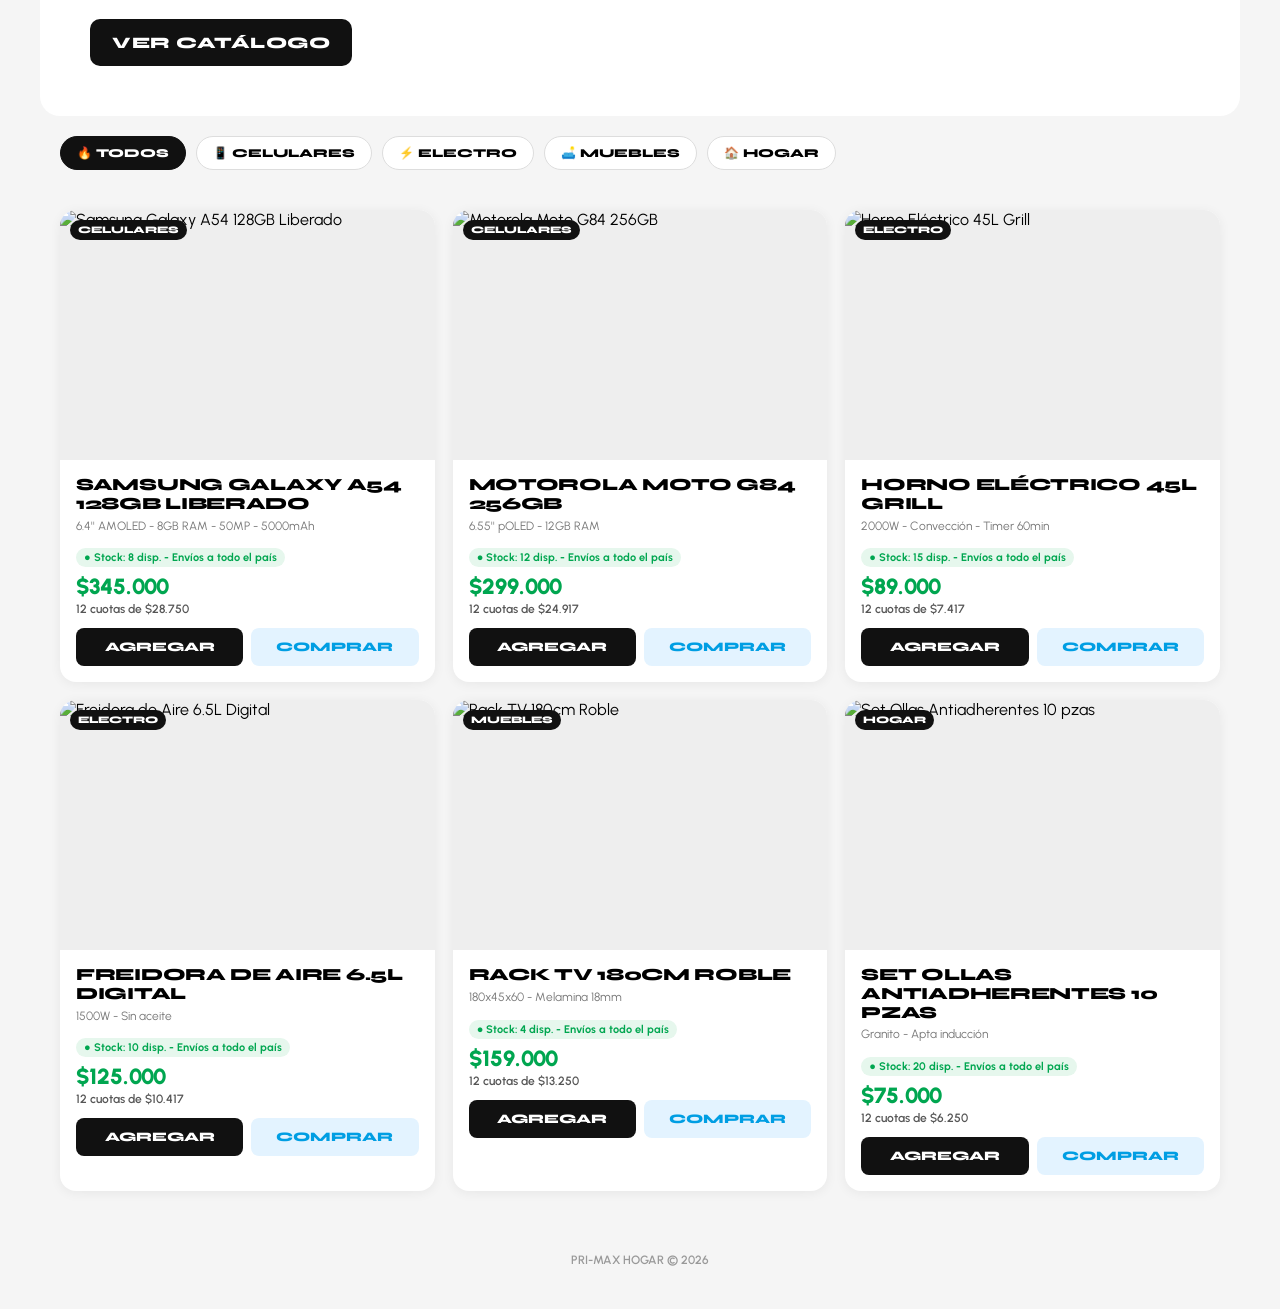
==== commit 6d7657c1: "Add files via upload" ====
--- a/index.html
+++ b/index.html
@@ -17,6 +17,11 @@
     </div>
   </nav>
 </header>
+<section class="hero-logo">
+  <img src="img/logo.png" alt="Pri-Max Hogar Logo" class="logo-central">
+  <p class="hero-slogan">Todo para tu hogar - Electrodomesticos - Muebles - Tecnologia</p>
+</section>
+
 
 <section class="hero">
   <div class="hero-text">
@@ -64,7 +69,8 @@
 
 <footer class="footer">
   <p>PRI-MAX HOGAR © 2026</p>
-  <a href="admin.html" class="admin-dot" title="Admin">⚙</a>
+  <!-- ADMIN SECRETO: puntito invisible inferior izquierda para celular -->
+  <a href="admin.html" id="admin-secret-mobile" aria-label="admin"></a>
 </footer>
 
 <script src="js/app.js"></script>
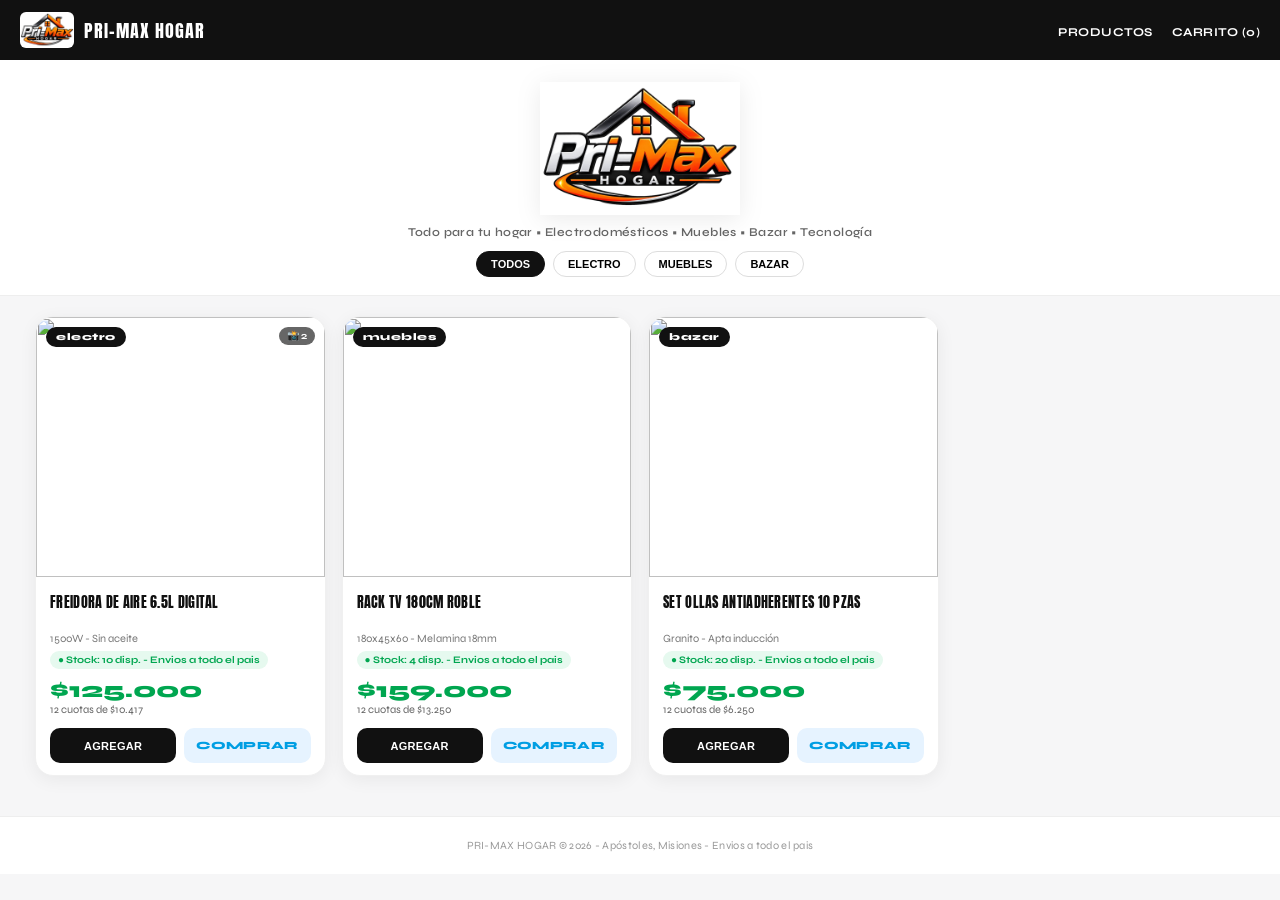
==== commit f0f00314: "Add files via upload" ====
--- a/index.html
+++ b/index.html
@@ -3,76 +3,102 @@
 <head>
 <meta charset="UTF-8">
 <meta name="viewport" content="width=device-width, initial-scale=1.0">
-<title>Pri-Max Hogar | Electro, Celulares, Muebles</title>
-<link href="https://fonts.googleapis.com/css2?family=Anton&family=Urbanist:wght@400;600;800;900&family=Syne:wght@700;800&display=swap" rel="stylesheet">
+<title>Pri-Max Hogar - Todo para tu hogar</title>
 <link rel="stylesheet" href="css/style.css">
+<link rel="icon" href="img/logo.png">
 </head>
 <body>
-<header class="header">
-  <nav class="nav">
-    <a href="index.html" class="logo">PRI-MAX<span>HOGAR</span></a>
-    <div class="nav-links">
-      <a href="#productos">Productos</a>
-      <a href="#" onclick="abrirCarrito(); return false;">🛒 Carrito (<span id="cart-count">0</span>)</a>
-    </div>
-  </nav>
+<header>
+<a href="#" class="logo-header" onclick="filtrar('todos');return false;"><img src="img/logo.png" alt="logo"> PRI-MAX HOGAR</a>
+<div class="nav">
+<a href="#" onclick="filtrar('todos');return false;">PRODUCTOS</a>
+<a href="#" onclick="verCarrito();return false;">CARRITO (<span id="cart-count">0</span>)</a>
+</div>
 </header>
+
 <section class="hero-logo">
-  <img src="img/logo.png" alt="Pri-Max Hogar Logo" class="logo-central">
-  <p class="hero-slogan">Todo para tu hogar - Electrodomesticos - Muebles - Tecnologia</p>
+<img src="img/logo.png" alt="Pri-Max Hogar" class="logo-central">
+<p class="hero-slogan">Todo para tu hogar • Electrodomésticos • Muebles • Bazar • Tecnología</p>
+<div style="margin-top:12px;display:flex;gap:8px;flex-wrap:wrap;justify-content:center">
+<button onclick="filtrar('todos')" style="border:1px solid #111;border-radius:20px;padding:6px 14px;font-size:11px;font-weight:800;background:#111;color:#fff;cursor:pointer">TODOS</button>
+<button onclick="filtrar('electro')" style="border:1px solid #ddd;border-radius:20px;padding:6px 14px;font-size:11px;font-weight:700;background:#fff;cursor:pointer">ELECTRO</button>
+<button onclick="filtrar('muebles')" style="border:1px solid #ddd;border-radius:20px;padding:6px 14px;font-size:11px;font-weight:700;background:#fff;cursor:pointer">MUEBLES</button>
+<button onclick="filtrar('bazar')" style="border:1px solid #ddd;border-radius:20px;padding:6px 14px;font-size:11px;font-weight:700;background:#fff;cursor:pointer">BAZAR</button>
+</div>
+<select id="filtro-cat" style="display:none"><option value="todos">todos</option></select>
 </section>
 
+<div id="grid-productos" class="grid"></div>
 
-<section class="hero">
-  <div class="hero-text">
-    <h1>TODO PARA TU HOGAR.<br>EN UN SOLO LUGAR.</h1>
-    <p>Electrodomésticos, celulares, muebles y hogar. Envíos a todo el país.</p>
-    <a href="#productos" class="btn-primary">VER CATÁLOGO</a>
-  </div>
-  <div class="hero-img"></div>
-</section>
-
-<section class="filtros" id="productos">
-  <button class="filtro active" data-cat="todos" onclick="filtrar('todos')">🔥 Todos</button>
-  <button class="filtro" data-cat="celulares" onclick="filtrar('celulares')">📱 Celulares</button>
-  <button class="filtro" data-cat="electro" onclick="filtrar('electro')">⚡ Electro</button>
-  <button class="filtro" data-cat="muebles" onclick="filtrar('muebles')">🛋️ Muebles</button>
-  <button class="filtro" data-cat="hogar" onclick="filtrar('hogar')">🏠 Hogar</button>
-</section>
-
-<main class="container" id="grid-productos"></main>
-
-<div id="carrito" class="carrito">
-  <div class="carrito-header"><h3>TU PEDIDO</h3><span onclick="cerrarCarrito()" style="cursor:pointer; font-size:24px; font-weight:800">✕</span></div>
-  <div id="carrito-items"></div>
-  <div class="carrito-datos">
-    <h4>📋 DATOS DE ENTREGA</h4>
-    <input id="cli-nombre" placeholder="Tu nombre y apellido">
-    <input id="cli-direccion" placeholder="Dirección + Localidad + Provincia">
-    <input id="cli-telefono" placeholder="Tel. de contacto">
-    <select id="cli-pago">
-      <option value="">Forma de pago</option>
-      <option>Transferencia / Efectivo</option>
-      <option>Mercado Pago / Tarjeta</option>
-      <option>12 cuotas sin interés</option>
-      <option>Otro - Consultar</option>
-    </select>
-    <textarea id="cli-nota" placeholder="Nota: color, horario, etc."></textarea>
-  </div>
-  <div class="carrito-footer">
-    <div class="total">Total: $<span id="carrito-total">0</span></div>
-    <a id="btn-finalizar-wsp" class="btn-primary" target="_blank">FINALIZAR POR WHATSAPP</a>
-  </div>
+<!-- MODAL PRODUCTO -->
+<div id="modal" class="modal" onclick="if(event.target===this) cerrarModal()">
+<div class="modal-box" style="position:relative">
+<button class="close-modal" onclick="cerrarModal()">✕</button>
+<div class="modal-img-wrap">
+<img id="modal-img" src="">
+<span class="zoom-hint">🔍 HOVER PARA ZOOM</span>
+<div id="modal-thumbs"></div>
+</div>
+<div class="modal-info">
+<div id="modal-titulo" class="modal-title"></div>
+<div id="modal-medidas" style="color:#777;font-size:13px;margin-top:6px"></div>
+<div id="modal-stock" style="margin-top:10px;font-size:11px;color:#00a650;background:#e6f9ef;display:inline-block;padding:4px 10px;border-radius:20px;font-weight:700"></div>
+<div id="modal-precio" style="font-size:28px;font-weight:900;color:#00a650;margin-top:12px"></div>
+<div id="modal-cuotas" style="font-size:12px;color:#666"></div>
+<p style="margin-top:14px;font-size:12px;color:#555;line-height:1.5">Envíos a todo el país. Garantía oficial. Producto nuevo en caja cerrada. Consultá por financiación.</p>
+<div style="display:grid;grid-template-columns:1fr 1fr;gap:10px;margin-top:18px">
+<button id="modal-comprar" class="btn-card btn-cart" style="padding:14px">AGREGAR AL CARRITO</button>
+<a id="modal-mp" class="btn-card btn-mp" target="_blank" style="padding:14px">COMPRAR CON MP</a>
+</div>
+</div>
+</div>
 </div>
 
-<div id="overlay" onclick="cerrarCarrito()" style="display:none; position:fixed; inset:0; background:rgba(0,0,0,.4); z-index:99"></div>
+<!-- MODAL CARRITO -->
+<div id="carrito-modal" class="modal" onclick="if(event.target===this) cerrarCarrito()">
+<div class="modal-box" style="display:block;max-width:500px;padding:22px;position:relative">
+<button class="close-modal" onclick="cerrarCarrito()">✕</button>
+<h2 style="font-family:Anton,sans-serif">TU CARRITO</h2>
+<div id="carrito-lista" style="margin:18px 0;max-height:300px;overflow:auto"></div>
+<div id="carrito-total" style="font-weight:900;font-size:18px;margin-bottom:14px"></div>
+<input id="cliente-nombre" placeholder="Tu nombre completo" style="width:100%;padding:10px;border:1px solid #ddd;border-radius:8px;margin-bottom:8px">
+<input id="cliente-tel" placeholder="Tu WhatsApp" style="width:100%;padding:10px;border:1px solid #ddd;border-radius:8px;margin-bottom:8px">
+<input id="cliente-dir" placeholder="Dirección (opcional)" style="width:100%;padding:10px;border:1px solid #ddd;border-radius:8px;margin-bottom:12px">
+<button onclick="finalizarCompra()" style="width:100%;background:#25D366;color:#fff;border:none;border-radius:10px;padding:14px;font-weight:900;cursor:pointer">FINALIZAR POR WHATSAPP</button>
+</div>
+</div>
 
 <footer class="footer">
-  <p>PRI-MAX HOGAR © 2026</p>
-  <!-- ADMIN SECRETO: puntito invisible inferior izquierda para celular -->
-  <a href="admin.html" id="admin-secret-mobile" aria-label="admin"></a>
+<p>PRI-MAX HOGAR © 2026 - Apóstoles, Misiones - Envios a todo el pais</p>
+<a href="admin.html" id="admin-secret-mobile" aria-label="admin"></a>
 </footer>
 
 <script src="js/app.js"></script>
+<script>
+// ADMIN 5 SEGUNDOS CELULAR
+(function(){
+const b=document.getElementById('admin-secret-mobile');
+if(!b) return;
+let t,p;
+function start(e){
+ e.preventDefault();
+ let s=0;
+ const fb=document.createElement('div');
+ fb.id='admin-fb';
+ fb.style='position:fixed;bottom:15px;left:15px;background:#111;color:#fff;padding:9px 14px;border-radius:20px;font-size:11px;font-weight:800;z-index:9999;box-shadow:0 4px 12px rgba(0,0,0,.3)';
+ fb.textContent='Mantén 5s para admin... 0s';
+ document.body.appendChild(fb);
+ p=setInterval(()=>{s++;const f=document.getElementById('admin-fb');if(f){f.textContent='Mantén 5s para admin... '+s+'s';f.style.background=s>=3?'#00a650':'#111';}},1000);
+ t=setTimeout(()=>{clearInterval(p);const f=document.getElementById('admin-fb');if(f)f.remove();location.href='admin.html';},5000);
+}
+function cancel(){clearTimeout(t);clearInterval(p);const f=document.getElementById('admin-fb');if(f)f.remove();}
+b.addEventListener('touchstart',start,{passive:false});
+b.addEventListener('mousedown',start);
+b.addEventListener('touchend',cancel);
+b.addEventListener('mouseup',cancel);
+b.addEventListener('mouseleave',cancel);
+b.addEventListener('touchcancel',cancel);
+})();
+</script>
 </body>
 </html>
--- a/css/style.css
+++ b/css/style.css
@@ -1,41 +1,51 @@
-:root{--negro:#111;--verde:#00a650;--azul:#009ee3;--gris:#f5f5f5}
-*{box-sizing:border-box; font-family:'Urbanist', sans-serif}
-body{margin:0; background:var(--gris)}
-.header{position:sticky; top:0; z-index:10; background:#fff; box-shadow:0 2px 10px rgba(0,0,0,.05)}
-.nav{max-width:1200px; margin:auto; padding:16px 20px; display:flex; justify-content:space-between; align-items:center}
-.logo{font-family:'Syne', sans-serif; font-weight:800; font-size:26px; letter-spacing:-1px; text-transform:uppercase; text-decoration:none; color:#111}
-.logo span{font-weight:400; color:#777; font-family:'Urbanist', sans-serif}
-.nav-links a{margin-left:14px; text-decoration:none; color:#111; font-weight:800; font-size:13px; text-transform:uppercase}
-.hero{max-width:1200px; margin:20px auto; background:#fff; border-radius:20px; display:grid; grid-template-columns:1.2fr .8fr; overflow:hidden}
-.hero-text{padding:50px} .hero-text h1{font-family:'Anton', sans-serif; font-size:56px; line-height:0.92; margin:0; letter-spacing:1px; text-transform:uppercase}
-.hero-text p{font-family:'Urbanist', sans-serif; font-weight:700; color:#222; margin:15px 0 25px; line-height:1.3; font-size:18px; letter-spacing:-0.2px}
-.btn-primary{background:#111; color:#fff; padding:14px 22px; border-radius:10px; text-decoration:none; font-weight:800; border:none; cursor:pointer; display:inline-block; font-family:'Syne', sans-serif; letter-spacing:0.5px}
-.hero-img{background:url('https://images.unsplash.com/photo-1441986300917-64674bd600d8?q=80&w=800') center/cover; min-height:300px}
-.filtros{max-width:1200px; margin:20px auto; padding:0 20px; display:flex; gap:10px; flex-wrap:wrap}
-.filtro{border:1px solid #ddd; background:#fff; padding:9px 16px; border-radius:20px; cursor:pointer; font-weight:800; font-family:'Syne', sans-serif; text-transform:uppercase; font-size:12px} .filtro.active{background:#111; color:#fff; border-color:#111}
-.container{max-width:1200px; margin:auto; padding:20px; display:grid; grid-template-columns:repeat(auto-fill, minmax(280px, 1fr)); gap:18px}
-.card{background:#fff; border-radius:16px; overflow:hidden; box-shadow:0 2px 12px rgba(0,0,0,.06); display:flex; flex-direction:column; transition:.2s; position:relative}
-.card:hover{transform:translateY(-4px)} .badge-cat{position:absolute; top:10px; left:10px; background:#111; color:#fff; font-size:10px; padding:4px 8px; border-radius:20px; text-transform:uppercase; z-index:2; font-weight:800; font-family:'Syne', sans-serif}
-.card img{width:100%; height:250px; object-fit:cover; background:#eee} .card-body{padding:16px; flex:1; display:flex; flex-direction:column}
-.card-body h3{margin:0 0 5px; font-size:17px; line-height:1.1; font-family:'Syne', sans-serif; font-weight:800; letter-spacing:-0.3px; text-transform:uppercase}
-.medidas{font-size:12px; color:#777; margin-bottom:8px; line-height:1.3} .precio{font-size:22px; font-weight:900; color:#00a650; margin:6px 0 2px; font-family:'Urbanist', sans-serif}
-.cuotas{font-size:12px; color:#555; font-weight:600} .stock{font-size:11px; background:#e6f7ed; color:#00a650; display:inline-block; padding:3px 8px; border-radius:10px; width:fit-content; margin-top:6px; font-weight:700}
-.btns{margin-top:auto; display:grid; grid-template-columns:1fr 1fr; gap:8px; margin-top:12px}
-.btn-card{padding:11px; border-radius:8px; text-align:center; font-weight:800; font-size:13px; text-decoration:none; cursor:pointer; border:none; font-family:'Syne', sans-serif; text-transform:uppercase}
-.btn-cart{background:#111; color:#fff} .btn-mp{background:#e3f3ff; color:#009ee3}
-.carrito{position:fixed; right:-420px; top:0; width:400px; max-width:95%; height:100vh; background:#fff; box-shadow:-10px 0 30px rgba(0,0,0,.15); z-index:100; transition:.3s; display:flex; flex-direction:column}
-.carrito.open{right:0} .carrito-header{padding:20px; border-bottom:1px solid #eee; display:flex; justify-content:space-between; align-items:center}
-.carrito-header h3{font-family:'Anton', sans-serif; margin:0; letter-spacing:1px}
-#carrito-items{flex:1; overflow:auto; padding:15px; max-height:30vh}
-.carrito-datos{padding:15px; border-top:1px solid #eee; background:#fff; overflow:auto}
-.carrito-datos h4{margin:0 0 10px; font-size:14px; font-family:'Anton', sans-serif; letter-spacing:0.5px}
-.carrito-datos input, .carrito-datos select, .carrito-datos textarea{width:100%; padding:11px; margin-bottom:8px; border:1px solid #ddd; border-radius:8px; font-size:14px}
-.carrito-datos textarea{height:60px; resize:none}
-.item-carrito{display:flex; gap:10px; margin-bottom:15px; border-bottom:1px solid #f0f0f0; padding-bottom:10px}
-.item-carrito img{width:60px; height:60px; object-fit:cover; border-radius:8px}
-.carrito-footer{padding:20px; border-top:1px solid #eee; background:#fafafa}
-.total{font-size:20px; font-weight:900; font-family:'Urbanist', sans-serif} .carrito-footer .btn-primary{width:100%; display:block; text-align:center; margin-top:10px; font-size:14px}
-.footer{text-align:center; padding:30px 20px; color:#999; font-size:12px; position:relative; font-family:'Urbanist', sans-serif; font-weight:600}
-.admin-dot{position:absolute; right:15px; bottom:15px; width:28px; height:28px; background:#111; border-radius:50%; display:flex; align-items:center; justify-content:center; text-decoration:none; color:#fff; font-size:12px; opacity:0.2}
-.admin-dot:hover{opacity:1}
-@media(max-width:768px){.hero{grid-template-columns:1fr} .hero-img{height:200px} .hero-text h1{font-size:36px} .hero-text{padding:28px}}
+
+@import url('https://fonts.googleapis.com/css2?family=Anton&family=Syne:wght@400;600;800&display=swap');
+*{box-sizing:border-box;margin:0;padding:0}
+body{font-family:'Syne',sans-serif;background:#f6f6f7;color:#111}
+header{background:#111;color:#fff;padding:12px 20px;display:flex;justify-content:space-between;align-items:center;position:sticky;top:0;z-index:100;backdrop-filter:blur(10px)}
+.logo-header{display:flex;align-items:center;gap:10px;text-decoration:none;color:#fff;font-family:'Anton',sans-serif;letter-spacing:1px;font-size:18px}
+.logo-header img{height:36px;width:auto;border-radius:6px}
+.nav a{color:#fff;text-decoration:none;font-weight:700;font-size:12px;margin-left:16px;letter-spacing:.5px}
+.nav a:hover{color:#ff7a00}
+.hero-logo{background:#fff;display:flex;flex-direction:column;align-items:center;justify-content:center;padding:22px 20px 18px;border-bottom:1px solid #eee}
+.logo-central{width:200px;max-width:65%;height:auto;object-fit:contain;filter:drop-shadow(0 4px 12px rgba(0,0,0,.08));transition:.3s}
+.logo-central:hover{transform:scale(1.03)}
+.hero-slogan{margin-top:10px;font-size:12px;color:#666;font-weight:600;letter-spacing:.4px;text-align:center}
+.grid{display:grid;grid-template-columns:repeat(auto-fill,minmax(270px,1fr));gap:16px;padding:20px;max-width:1250px;margin:0 auto}
+.card{background:#fff;border-radius:18px;overflow:hidden;box-shadow:0 4px 18px rgba(0,0,0,.06);position:relative;transition:.25s;border:1px solid #f0f0f0}
+.card:hover{transform:translateY(-4px);box-shadow:0 10px 30px rgba(0,0,0,.1)}
+.badge-cat{position:absolute;top:10px;left:10px;background:#111;color:#fff;font-size:10px;padding:4px 10px;border-radius:20px;font-weight:800;z-index:2;letter-spacing:.5px}
+.card-img-count{position:absolute;top:10px;right:10px;background:rgba(0,0,0,.6);color:#fff;font-size:10px;padding:3px 8px;border-radius:12px;font-weight:700;z-index:2}
+.card img{width:100%;height:260px;object-fit:cover;cursor:pointer;transition:.4s}
+.card:hover img{transform:scale(1.05)}
+.card-body{padding:14px 14px 12px}
+.card-title{font-family:'Anton',sans-serif;font-size:14px;line-height:1.2;letter-spacing:.3px;text-transform:uppercase;min-height:34px}
+.card-medidas{font-size:11px;color:#777;margin-top:3px;white-space:nowrap;overflow:hidden;text-overflow:ellipsis}
+.stock{font-size:10px;color:#00a650;background:#e6f9ef;padding:3px 8px;border-radius:20px;display:inline-block;margin-top:6px;font-weight:700}
+.precio{font-size:22px;font-weight:900;color:#00a650;margin-top:8px;font-family:'Syne',sans-serif}
+.cuotas{font-size:11px;color:#666}
+.btns{display:grid;grid-template-columns:1fr 1fr;gap:8px;margin-top:12px}
+.btn-card{border:none;border-radius:10px;padding:11px;font-weight:800;cursor:pointer;font-size:11px;letter-spacing:.3px;transition:.2s}
+.btn-cart{background:#111;color:#fff}
+.btn-cart:hover{background:#000;transform:scale(1.02)}
+.btn-mp{background:#e6f3ff;color:#009ee3;text-decoration:none;display:flex;align-items:center;justify-content:center}
+.btn-mp:hover{background:#d0e8ff}
+.footer{position:relative;text-align:center;padding:22px;color:#999;font-size:11px;letter-spacing:.3px;background:#fff;margin-top:20px;border-top:1px solid #eee}
+#admin-secret-mobile{position:absolute;left:2px;bottom:2px;width:36px;height:36px;opacity:0.01;background:transparent;border-radius:50%;display:block}
+@media(min-width:768px){#admin-secret-mobile{display:none}}
+
+/* MODAL */
+.modal{position:fixed;inset:0;background:rgba(0,0,0,.6);display:none;align-items:center;justify-content:center;z-index:999;padding:15px}
+.modal.active{display:flex}
+.modal-box{background:#fff;border-radius:20px;max-width:900px;width:100%;max-height:90vh;overflow:auto;display:grid;grid-template-columns:1fr 1fr}
+.modal-img-wrap{position:relative;overflow:hidden;background:#f8f8f8;display:flex;flex-direction:column}
+#modal-img{width:100%;height:420px;object-fit:contain;background:#fff;transition:.3s;cursor:zoom-in}
+#modal-img:hover{transform:scale(1.8);cursor:zoom-in}
+.zoom-hint{position:absolute;top:12px;left:12px;background:rgba(0,0,0,.6);color:#fff;font-size:9px;padding:4px 8px;border-radius:20px;letter-spacing:.5px}
+#modal-thumbs{display:flex;gap:8px;padding:10px;background:#fff;overflow:auto;border-top:1px solid #eee}
+#modal-thumbs img{width:60px;height:60px;object-fit:cover;border-radius:8px;cursor:pointer;border:2px solid transparent;flex-shrink:0;transition:.2s}
+#modal-thumbs img.active{border-color:#111}
+.modal-info{padding:22px}
+.modal-title{font-family:'Anton',sans-serif;font-size:22px;line-height:1.1;text-transform:uppercase}
+.close-modal{position:absolute;top:10px;right:10px;background:#111;color:#fff;width:32px;height:32px;border-radius:50%;border:none;cursor:pointer;font-size:16px;z-index:10}
+@media(max-width:700px){.modal-box{grid-template-columns:1fr}#modal-img{height:320px}}
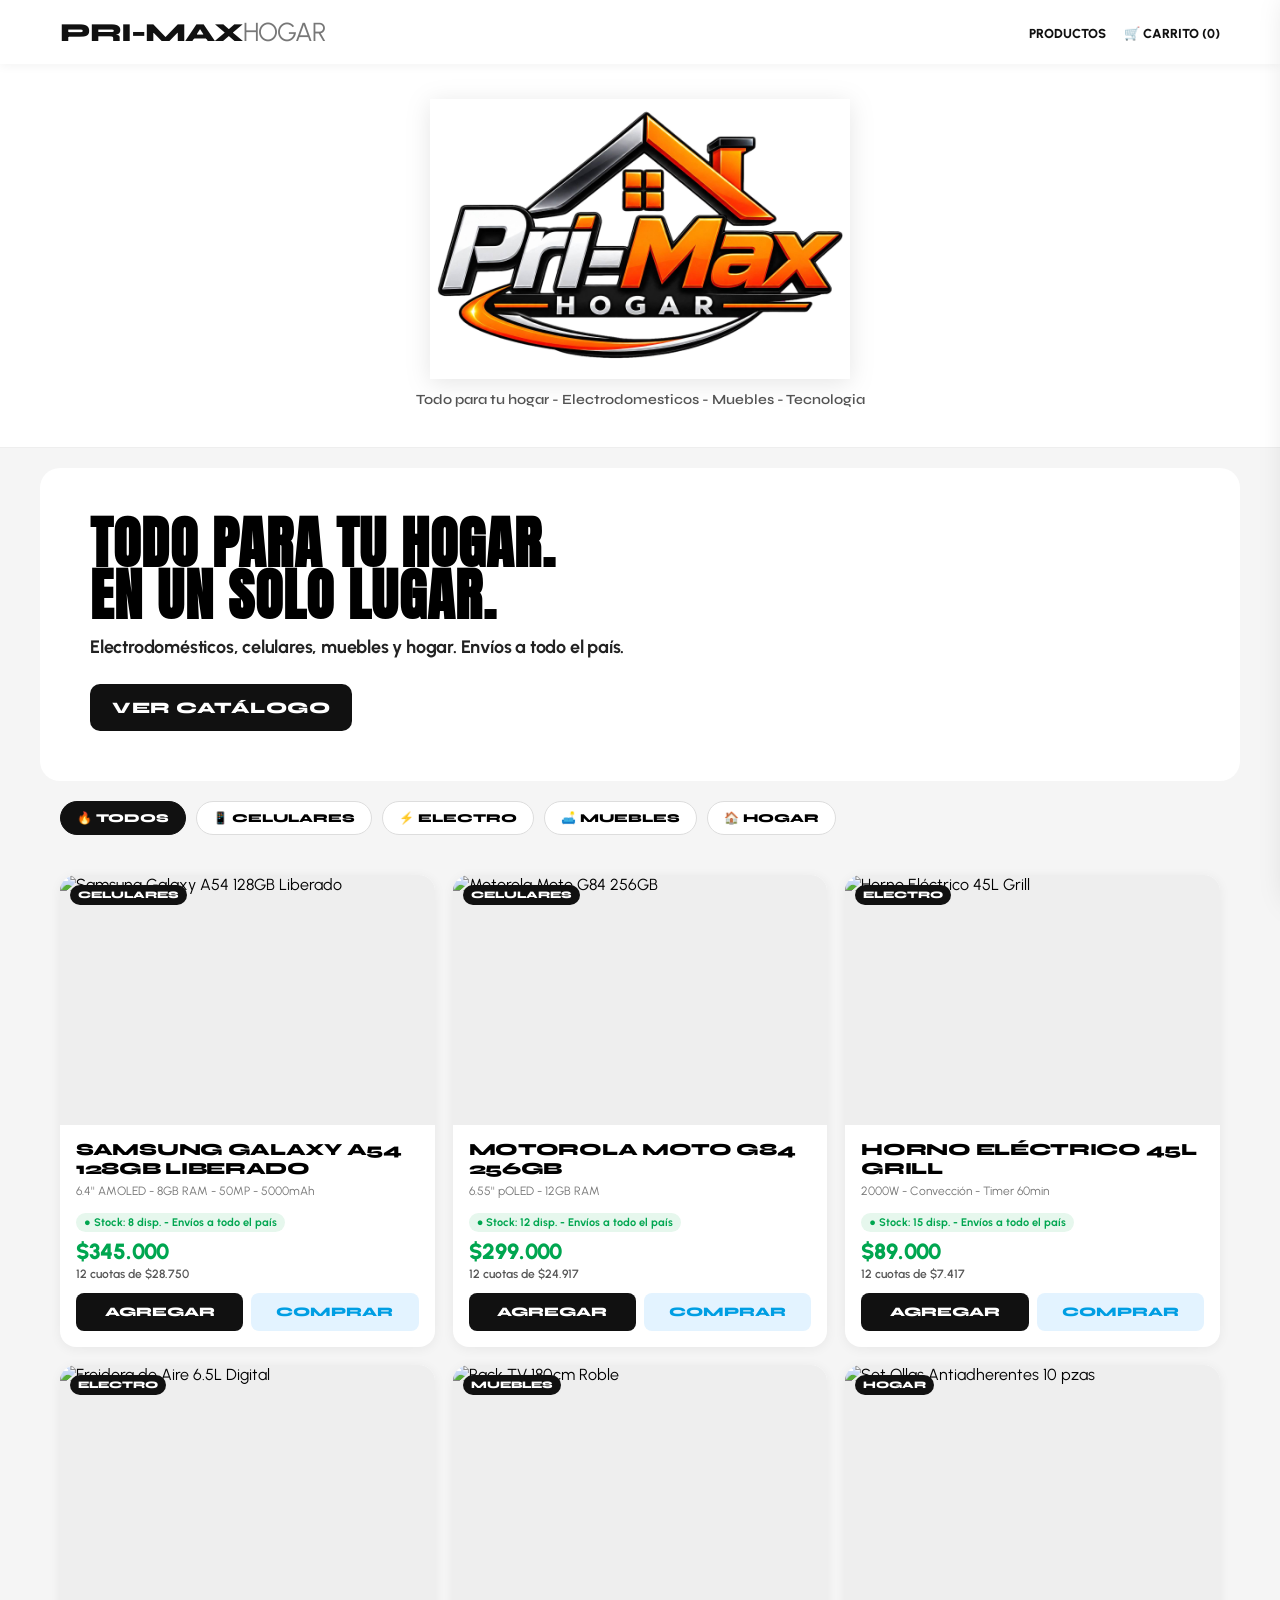
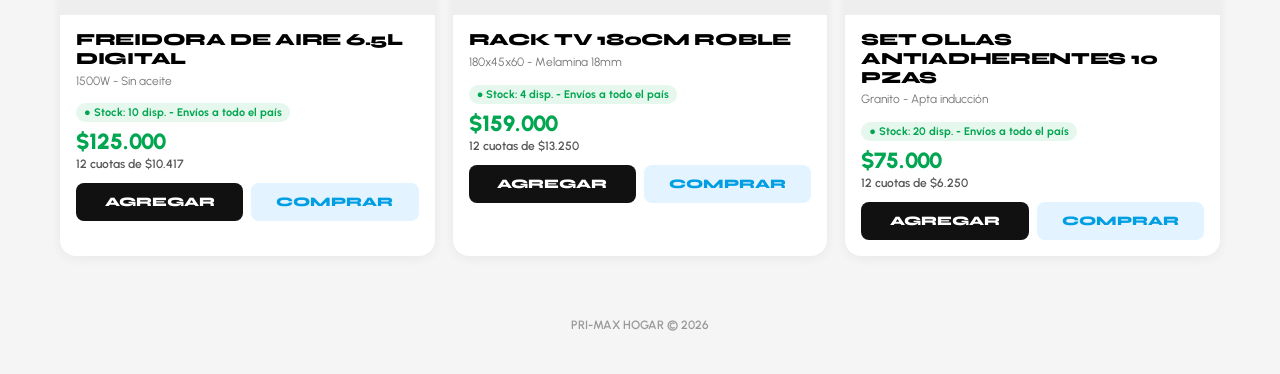
==== commit a44881a4: "Add files via upload" ====
--- a/index.html
+++ b/index.html
@@ -3,102 +3,76 @@
 <head>
 <meta charset="UTF-8">
 <meta name="viewport" content="width=device-width, initial-scale=1.0">
-<title>Pri-Max Hogar - Todo para tu hogar</title>
+<title>Pri-Max Hogar | Electro, Celulares, Muebles</title>
+<link href="https://fonts.googleapis.com/css2?family=Anton&family=Urbanist:wght@400;600;800;900&family=Syne:wght@700;800&display=swap" rel="stylesheet">
 <link rel="stylesheet" href="css/style.css">
-<link rel="icon" href="img/logo.png">
 </head>
 <body>
-<header>
-<a href="#" class="logo-header" onclick="filtrar('todos');return false;"><img src="img/logo.png" alt="logo"> PRI-MAX HOGAR</a>
-<div class="nav">
-<a href="#" onclick="filtrar('todos');return false;">PRODUCTOS</a>
-<a href="#" onclick="verCarrito();return false;">CARRITO (<span id="cart-count">0</span>)</a>
-</div>
+<header class="header">
+  <nav class="nav">
+    <a href="index.html" class="logo">PRI-MAX<span>HOGAR</span></a>
+    <div class="nav-links">
+      <a href="#productos">Productos</a>
+      <a href="#" onclick="abrirCarrito(); return false;">🛒 Carrito (<span id="cart-count">0</span>)</a>
+    </div>
+  </nav>
 </header>
-
 <section class="hero-logo">
-<img src="img/logo.png" alt="Pri-Max Hogar" class="logo-central">
-<p class="hero-slogan">Todo para tu hogar • Electrodomésticos • Muebles • Bazar • Tecnología</p>
-<div style="margin-top:12px;display:flex;gap:8px;flex-wrap:wrap;justify-content:center">
-<button onclick="filtrar('todos')" style="border:1px solid #111;border-radius:20px;padding:6px 14px;font-size:11px;font-weight:800;background:#111;color:#fff;cursor:pointer">TODOS</button>
-<button onclick="filtrar('electro')" style="border:1px solid #ddd;border-radius:20px;padding:6px 14px;font-size:11px;font-weight:700;background:#fff;cursor:pointer">ELECTRO</button>
-<button onclick="filtrar('muebles')" style="border:1px solid #ddd;border-radius:20px;padding:6px 14px;font-size:11px;font-weight:700;background:#fff;cursor:pointer">MUEBLES</button>
-<button onclick="filtrar('bazar')" style="border:1px solid #ddd;border-radius:20px;padding:6px 14px;font-size:11px;font-weight:700;background:#fff;cursor:pointer">BAZAR</button>
-</div>
-<select id="filtro-cat" style="display:none"><option value="todos">todos</option></select>
+  <img src="img/logo.png" alt="Pri-Max Hogar Logo" class="logo-central">
+  <p class="hero-slogan">Todo para tu hogar - Electrodomesticos - Muebles - Tecnologia</p>
 </section>
 
-<div id="grid-productos" class="grid"></div>
 
-<!-- MODAL PRODUCTO -->
-<div id="modal" class="modal" onclick="if(event.target===this) cerrarModal()">
-<div class="modal-box" style="position:relative">
-<button class="close-modal" onclick="cerrarModal()">✕</button>
-<div class="modal-img-wrap">
-<img id="modal-img" src="">
-<span class="zoom-hint">🔍 HOVER PARA ZOOM</span>
-<div id="modal-thumbs"></div>
-</div>
-<div class="modal-info">
-<div id="modal-titulo" class="modal-title"></div>
-<div id="modal-medidas" style="color:#777;font-size:13px;margin-top:6px"></div>
-<div id="modal-stock" style="margin-top:10px;font-size:11px;color:#00a650;background:#e6f9ef;display:inline-block;padding:4px 10px;border-radius:20px;font-weight:700"></div>
-<div id="modal-precio" style="font-size:28px;font-weight:900;color:#00a650;margin-top:12px"></div>
-<div id="modal-cuotas" style="font-size:12px;color:#666"></div>
-<p style="margin-top:14px;font-size:12px;color:#555;line-height:1.5">Envíos a todo el país. Garantía oficial. Producto nuevo en caja cerrada. Consultá por financiación.</p>
-<div style="display:grid;grid-template-columns:1fr 1fr;gap:10px;margin-top:18px">
-<button id="modal-comprar" class="btn-card btn-cart" style="padding:14px">AGREGAR AL CARRITO</button>
-<a id="modal-mp" class="btn-card btn-mp" target="_blank" style="padding:14px">COMPRAR CON MP</a>
-</div>
-</div>
-</div>
+<section class="hero">
+  <div class="hero-text">
+    <h1>TODO PARA TU HOGAR.<br>EN UN SOLO LUGAR.</h1>
+    <p>Electrodomésticos, celulares, muebles y hogar. Envíos a todo el país.</p>
+    <a href="#productos" class="btn-primary">VER CATÁLOGO</a>
+  </div>
+  <div class="hero-img"></div>
+</section>
+
+<section class="filtros" id="productos">
+  <button class="filtro active" data-cat="todos" onclick="filtrar('todos')">🔥 Todos</button>
+  <button class="filtro" data-cat="celulares" onclick="filtrar('celulares')">📱 Celulares</button>
+  <button class="filtro" data-cat="electro" onclick="filtrar('electro')">⚡ Electro</button>
+  <button class="filtro" data-cat="muebles" onclick="filtrar('muebles')">🛋️ Muebles</button>
+  <button class="filtro" data-cat="hogar" onclick="filtrar('hogar')">🏠 Hogar</button>
+</section>
+
+<main class="container" id="grid-productos"></main>
+
+<div id="carrito" class="carrito">
+  <div class="carrito-header"><h3>TU PEDIDO</h3><span onclick="cerrarCarrito()" style="cursor:pointer; font-size:24px; font-weight:800">✕</span></div>
+  <div id="carrito-items"></div>
+  <div class="carrito-datos">
+    <h4>📋 DATOS DE ENTREGA</h4>
+    <input id="cli-nombre" placeholder="Tu nombre y apellido">
+    <input id="cli-direccion" placeholder="Dirección + Localidad + Provincia">
+    <input id="cli-telefono" placeholder="Tel. de contacto">
+    <select id="cli-pago">
+      <option value="">Forma de pago</option>
+      <option>Transferencia / Efectivo</option>
+      <option>Mercado Pago / Tarjeta</option>
+      <option>12 cuotas sin interés</option>
+      <option>Otro - Consultar</option>
+    </select>
+    <textarea id="cli-nota" placeholder="Nota: color, horario, etc."></textarea>
+  </div>
+  <div class="carrito-footer">
+    <div class="total">Total: $<span id="carrito-total">0</span></div>
+    <a id="btn-finalizar-wsp" class="btn-primary" target="_blank">FINALIZAR POR WHATSAPP</a>
+  </div>
 </div>
 
-<!-- MODAL CARRITO -->
-<div id="carrito-modal" class="modal" onclick="if(event.target===this) cerrarCarrito()">
-<div class="modal-box" style="display:block;max-width:500px;padding:22px;position:relative">
-<button class="close-modal" onclick="cerrarCarrito()">✕</button>
-<h2 style="font-family:Anton,sans-serif">TU CARRITO</h2>
-<div id="carrito-lista" style="margin:18px 0;max-height:300px;overflow:auto"></div>
-<div id="carrito-total" style="font-weight:900;font-size:18px;margin-bottom:14px"></div>
-<input id="cliente-nombre" placeholder="Tu nombre completo" style="width:100%;padding:10px;border:1px solid #ddd;border-radius:8px;margin-bottom:8px">
-<input id="cliente-tel" placeholder="Tu WhatsApp" style="width:100%;padding:10px;border:1px solid #ddd;border-radius:8px;margin-bottom:8px">
-<input id="cliente-dir" placeholder="Dirección (opcional)" style="width:100%;padding:10px;border:1px solid #ddd;border-radius:8px;margin-bottom:12px">
-<button onclick="finalizarCompra()" style="width:100%;background:#25D366;color:#fff;border:none;border-radius:10px;padding:14px;font-weight:900;cursor:pointer">FINALIZAR POR WHATSAPP</button>
-</div>
-</div>
+<div id="overlay" onclick="cerrarCarrito()" style="display:none; position:fixed; inset:0; background:rgba(0,0,0,.4); z-index:99"></div>
 
 <footer class="footer">
-<p>PRI-MAX HOGAR © 2026 - Apóstoles, Misiones - Envios a todo el pais</p>
-<a href="admin.html" id="admin-secret-mobile" aria-label="admin"></a>
+  <p>PRI-MAX HOGAR © 2026</p>
+  <!-- ADMIN SECRETO: puntito invisible inferior izquierda para celular -->
+  <a href="admin.html" id="admin-secret-mobile" aria-label="admin"></a>
 </footer>
 
 <script src="js/app.js"></script>
-<script>
-// ADMIN 5 SEGUNDOS CELULAR
-(function(){
-const b=document.getElementById('admin-secret-mobile');
-if(!b) return;
-let t,p;
-function start(e){
- e.preventDefault();
- let s=0;
- const fb=document.createElement('div');
- fb.id='admin-fb';
- fb.style='position:fixed;bottom:15px;left:15px;background:#111;color:#fff;padding:9px 14px;border-radius:20px;font-size:11px;font-weight:800;z-index:9999;box-shadow:0 4px 12px rgba(0,0,0,.3)';
- fb.textContent='Mantén 5s para admin... 0s';
- document.body.appendChild(fb);
- p=setInterval(()=>{s++;const f=document.getElementById('admin-fb');if(f){f.textContent='Mantén 5s para admin... '+s+'s';f.style.background=s>=3?'#00a650':'#111';}},1000);
- t=setTimeout(()=>{clearInterval(p);const f=document.getElementById('admin-fb');if(f)f.remove();location.href='admin.html';},5000);
-}
-function cancel(){clearTimeout(t);clearInterval(p);const f=document.getElementById('admin-fb');if(f)f.remove();}
-b.addEventListener('touchstart',start,{passive:false});
-b.addEventListener('mousedown',start);
-b.addEventListener('touchend',cancel);
-b.addEventListener('mouseup',cancel);
-b.addEventListener('mouseleave',cancel);
-b.addEventListener('touchcancel',cancel);
-})();
-</script>
 </body>
 </html>
--- a/css/style.css
+++ b/css/style.css
@@ -1,51 +1,67 @@
+:root{--negro:#111;--verde:#00a650;--azul:#009ee3;--gris:#f5f5f5}
+*{box-sizing:border-box; font-family:'Urbanist', sans-serif}
+body{margin:0; background:var(--gris)}
+.header{position:sticky; top:0; z-index:10; background:#fff; box-shadow:0 2px 10px rgba(0,0,0,.05)}
+.nav{max-width:1200px; margin:auto; padding:16px 20px; display:flex; justify-content:space-between; align-items:center}
+.logo{font-family:'Syne', sans-serif; font-weight:800; font-size:26px; letter-spacing:-1px; text-transform:uppercase; text-decoration:none; color:#111}
+.logo span{font-weight:400; color:#777; font-family:'Urbanist', sans-serif}
+.nav-links a{margin-left:14px; text-decoration:none; color:#111; font-weight:800; font-size:13px; text-transform:uppercase}
+.hero{max-width:1200px; margin:20px auto; background:#fff; border-radius:20px; display:grid; grid-template-columns:1.2fr .8fr; overflow:hidden}
+.hero-text{padding:50px} .hero-text h1{font-family:'Anton', sans-serif; font-size:56px; line-height:0.92; margin:0; letter-spacing:1px; text-transform:uppercase}
+.hero-text p{font-family:'Urbanist', sans-serif; font-weight:700; color:#222; margin:15px 0 25px; line-height:1.3; font-size:18px; letter-spacing:-0.2px}
+.btn-primary{background:#111; color:#fff; padding:14px 22px; border-radius:10px; text-decoration:none; font-weight:800; border:none; cursor:pointer; display:inline-block; font-family:'Syne', sans-serif; letter-spacing:0.5px}
+.hero-img{background:url('https://images.unsplash.com/photo-1441986300917-64674bd600d8?q=80&w=800') center/cover; min-height:300px}
+.filtros{max-width:1200px; margin:20px auto; padding:0 20px; display:flex; gap:10px; flex-wrap:wrap}
+.filtro{border:1px solid #ddd; background:#fff; padding:9px 16px; border-radius:20px; cursor:pointer; font-weight:800; font-family:'Syne', sans-serif; text-transform:uppercase; font-size:12px} .filtro.active{background:#111; color:#fff; border-color:#111}
+.container{max-width:1200px; margin:auto; padding:20px; display:grid; grid-template-columns:repeat(auto-fill, minmax(280px, 1fr)); gap:18px}
+.card{background:#fff; border-radius:16px; overflow:hidden; box-shadow:0 2px 12px rgba(0,0,0,.06); display:flex; flex-direction:column; transition:.2s; position:relative}
+.card:hover{transform:translateY(-4px)} .badge-cat{position:absolute; top:10px; left:10px; background:#111; color:#fff; font-size:10px; padding:4px 8px; border-radius:20px; text-transform:uppercase; z-index:2; font-weight:800; font-family:'Syne', sans-serif}
+.card img{width:100%; height:250px; object-fit:cover; background:#eee} .card-body{padding:16px; flex:1; display:flex; flex-direction:column}
+.card-body h3{margin:0 0 5px; font-size:17px; line-height:1.1; font-family:'Syne', sans-serif; font-weight:800; letter-spacing:-0.3px; text-transform:uppercase}
+.medidas{font-size:12px; color:#777; margin-bottom:8px; line-height:1.3} .precio{font-size:22px; font-weight:900; color:#00a650; margin:6px 0 2px; font-family:'Urbanist', sans-serif}
+.cuotas{font-size:12px; color:#555; font-weight:600} .stock{font-size:11px; background:#e6f7ed; color:#00a650; display:inline-block; padding:3px 8px; border-radius:10px; width:fit-content; margin-top:6px; font-weight:700}
+.btns{margin-top:auto; display:grid; grid-template-columns:1fr 1fr; gap:8px; margin-top:12px}
+.btn-card{padding:11px; border-radius:8px; text-align:center; font-weight:800; font-size:13px; text-decoration:none; cursor:pointer; border:none; font-family:'Syne', sans-serif; text-transform:uppercase}
+.btn-cart{background:#111; color:#fff} .btn-mp{background:#e3f3ff; color:#009ee3}
+.carrito{position:fixed; right:-420px; top:0; width:400px; max-width:95%; height:100vh; background:#fff; box-shadow:-10px 0 30px rgba(0,0,0,.15); z-index:100; transition:.3s; display:flex; flex-direction:column}
+.carrito.open{right:0} .carrito-header{padding:20px; border-bottom:1px solid #eee; display:flex; justify-content:space-between; align-items:center}
+.carrito-header h3{font-family:'Anton', sans-serif; margin:0; letter-spacing:1px}
+#carrito-items{flex:1; overflow:auto; padding:15px; max-height:30vh}
+.carrito-datos{padding:15px; border-top:1px solid #eee; background:#fff; overflow:auto}
+.carrito-datos h4{margin:0 0 10px; font-size:14px; font-family:'Anton', sans-serif; letter-spacing:0.5px}
+.carrito-datos input, .carrito-datos select, .carrito-datos textarea{width:100%; padding:11px; margin-bottom:8px; border:1px solid #ddd; border-radius:8px; font-size:14px}
+.carrito-datos textarea{height:60px; resize:none}
+.item-carrito{display:flex; gap:10px; margin-bottom:15px; border-bottom:1px solid #f0f0f0; padding-bottom:10px}
+.item-carrito img{width:60px; height:60px; object-fit:cover; border-radius:8px}
+.carrito-footer{padding:20px; border-top:1px solid #eee; background:#fafafa}
+.total{font-size:20px; font-weight:900; font-family:'Urbanist', sans-serif} .carrito-footer .btn-primary{width:100%; display:block; text-align:center; margin-top:10px; font-size:14px}
+.footer{text-align:center; padding:30px 20px; color:#999; font-size:12px; position:relative; font-family:'Urbanist', sans-serif; font-weight:600}
 
-@import url('https://fonts.googleapis.com/css2?family=Anton&family=Syne:wght@400;600;800&display=swap');
-*{box-sizing:border-box;margin:0;padding:0}
-body{font-family:'Syne',sans-serif;background:#f6f6f7;color:#111}
-header{background:#111;color:#fff;padding:12px 20px;display:flex;justify-content:space-between;align-items:center;position:sticky;top:0;z-index:100;backdrop-filter:blur(10px)}
-.logo-header{display:flex;align-items:center;gap:10px;text-decoration:none;color:#fff;font-family:'Anton',sans-serif;letter-spacing:1px;font-size:18px}
-.logo-header img{height:36px;width:auto;border-radius:6px}
-.nav a{color:#fff;text-decoration:none;font-weight:700;font-size:12px;margin-left:16px;letter-spacing:.5px}
-.nav a:hover{color:#ff7a00}
-.hero-logo{background:#fff;display:flex;flex-direction:column;align-items:center;justify-content:center;padding:22px 20px 18px;border-bottom:1px solid #eee}
-.logo-central{width:200px;max-width:65%;height:auto;object-fit:contain;filter:drop-shadow(0 4px 12px rgba(0,0,0,.08));transition:.3s}
-.logo-central:hover{transform:scale(1.03)}
-.hero-slogan{margin-top:10px;font-size:12px;color:#666;font-weight:600;letter-spacing:.4px;text-align:center}
-.grid{display:grid;grid-template-columns:repeat(auto-fill,minmax(270px,1fr));gap:16px;padding:20px;max-width:1250px;margin:0 auto}
-.card{background:#fff;border-radius:18px;overflow:hidden;box-shadow:0 4px 18px rgba(0,0,0,.06);position:relative;transition:.25s;border:1px solid #f0f0f0}
-.card:hover{transform:translateY(-4px);box-shadow:0 10px 30px rgba(0,0,0,.1)}
-.badge-cat{position:absolute;top:10px;left:10px;background:#111;color:#fff;font-size:10px;padding:4px 10px;border-radius:20px;font-weight:800;z-index:2;letter-spacing:.5px}
-.card-img-count{position:absolute;top:10px;right:10px;background:rgba(0,0,0,.6);color:#fff;font-size:10px;padding:3px 8px;border-radius:12px;font-weight:700;z-index:2}
-.card img{width:100%;height:260px;object-fit:cover;cursor:pointer;transition:.4s}
-.card:hover img{transform:scale(1.05)}
-.card-body{padding:14px 14px 12px}
-.card-title{font-family:'Anton',sans-serif;font-size:14px;line-height:1.2;letter-spacing:.3px;text-transform:uppercase;min-height:34px}
-.card-medidas{font-size:11px;color:#777;margin-top:3px;white-space:nowrap;overflow:hidden;text-overflow:ellipsis}
-.stock{font-size:10px;color:#00a650;background:#e6f9ef;padding:3px 8px;border-radius:20px;display:inline-block;margin-top:6px;font-weight:700}
-.precio{font-size:22px;font-weight:900;color:#00a650;margin-top:8px;font-family:'Syne',sans-serif}
-.cuotas{font-size:11px;color:#666}
-.btns{display:grid;grid-template-columns:1fr 1fr;gap:8px;margin-top:12px}
-.btn-card{border:none;border-radius:10px;padding:11px;font-weight:800;cursor:pointer;font-size:11px;letter-spacing:.3px;transition:.2s}
-.btn-cart{background:#111;color:#fff}
-.btn-cart:hover{background:#000;transform:scale(1.02)}
-.btn-mp{background:#e6f3ff;color:#009ee3;text-decoration:none;display:flex;align-items:center;justify-content:center}
-.btn-mp:hover{background:#d0e8ff}
-.footer{position:relative;text-align:center;padding:22px;color:#999;font-size:11px;letter-spacing:.3px;background:#fff;margin-top:20px;border-top:1px solid #eee}
-#admin-secret-mobile{position:absolute;left:2px;bottom:2px;width:36px;height:36px;opacity:0.01;background:transparent;border-radius:50%;display:block}
-@media(min-width:768px){#admin-secret-mobile{display:none}}
+@media(max-width:768px){.hero{grid-template-columns:1fr} .hero-img{height:200px} .hero-text h1{font-size:36px} .hero-text{padding:28px}}
 
-/* MODAL */
-.modal{position:fixed;inset:0;background:rgba(0,0,0,.6);display:none;align-items:center;justify-content:center;z-index:999;padding:15px}
-.modal.active{display:flex}
-.modal-box{background:#fff;border-radius:20px;max-width:900px;width:100%;max-height:90vh;overflow:auto;display:grid;grid-template-columns:1fr 1fr}
-.modal-img-wrap{position:relative;overflow:hidden;background:#f8f8f8;display:flex;flex-direction:column}
-#modal-img{width:100%;height:420px;object-fit:contain;background:#fff;transition:.3s;cursor:zoom-in}
-#modal-img:hover{transform:scale(1.8);cursor:zoom-in}
-.zoom-hint{position:absolute;top:12px;left:12px;background:rgba(0,0,0,.6);color:#fff;font-size:9px;padding:4px 8px;border-radius:20px;letter-spacing:.5px}
-#modal-thumbs{display:flex;gap:8px;padding:10px;background:#fff;overflow:auto;border-top:1px solid #eee}
-#modal-thumbs img{width:60px;height:60px;object-fit:cover;border-radius:8px;cursor:pointer;border:2px solid transparent;flex-shrink:0;transition:.2s}
-#modal-thumbs img.active{border-color:#111}
-.modal-info{padding:22px}
-.modal-title{font-family:'Anton',sans-serif;font-size:22px;line-height:1.1;text-transform:uppercase}
-.close-modal{position:absolute;top:10px;right:10px;background:#111;color:#fff;width:32px;height:32px;border-radius:50%;border:none;cursor:pointer;font-size:16px;z-index:10}
-@media(max-width:700px){.modal-box{grid-template-columns:1fr}#modal-img{height:320px}}
+/* ADMIN SECRETO */
+.footer{position:relative}
+#admin-secret-mobile{
+  position:absolute;
+  left:2px;
+  bottom:2px;
+  width:12px;
+  height:12px;
+  background:transparent;
+  border-radius:50%;
+  opacity:0.02;
+  display:block;
+}
+#admin-secret-mobile:active, #admin-secret-mobile:focus{
+  background:#111;
+  opacity:0.3;
+}
+/* En PC no se ve nada, solo con teclado Shift+Ctrl+A */
+@media(min-width:768px){
+  #admin-secret-mobile{ display:none; }
+}
+
+.hero-logo{background:#fff;display:flex;flex-direction:column;align-items:center;justify-content:center;padding:35px 20px 25px;border-bottom:1px solid #eee;}
+.logo-central{max-width:420px;width:90%;height:auto;object-fit:contain;filter:drop-shadow(0 4px 12px rgba(0,0,0,0.1));}
+.hero-slogan{margin-top:12px;font-family:Syne,sans-serif;font-weight:600;font-size:14px;color:#555;text-align:center;}
+@media(max-width:600px){.logo-central{max-width:300px;}}
